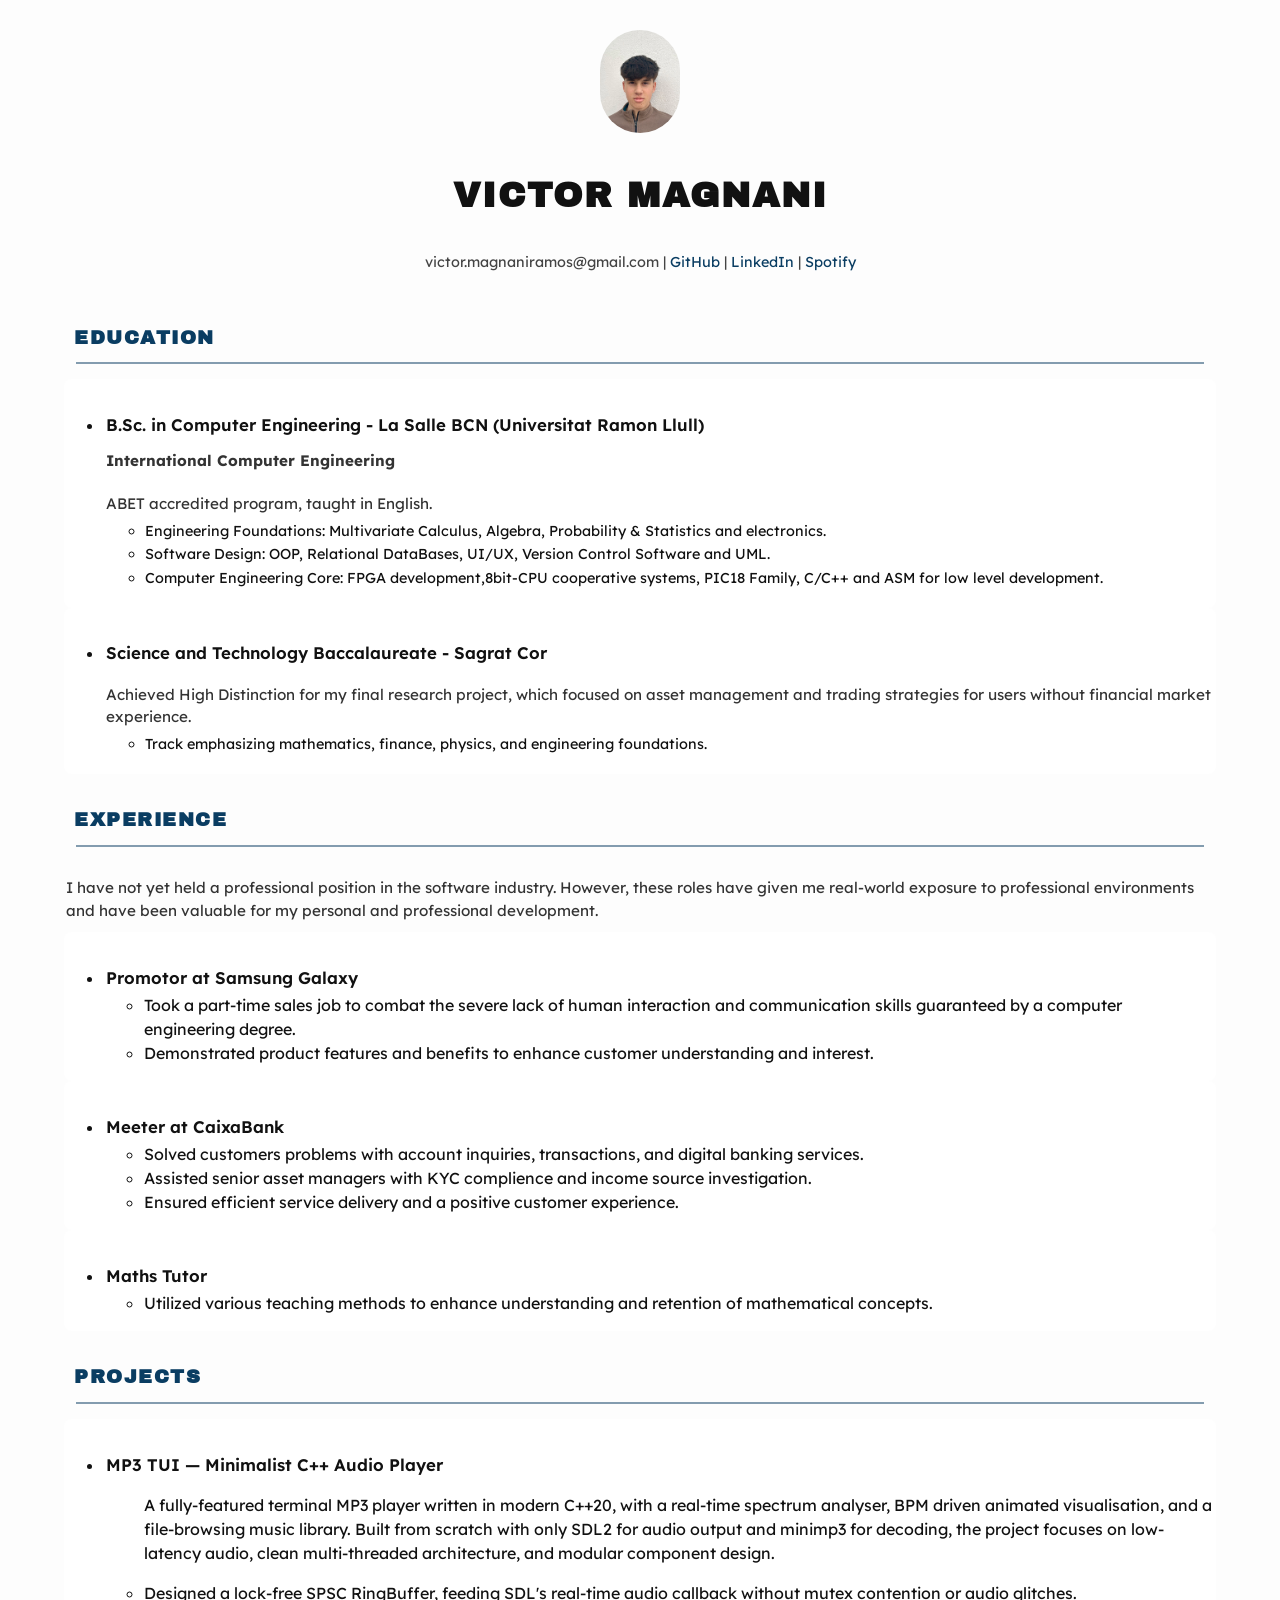
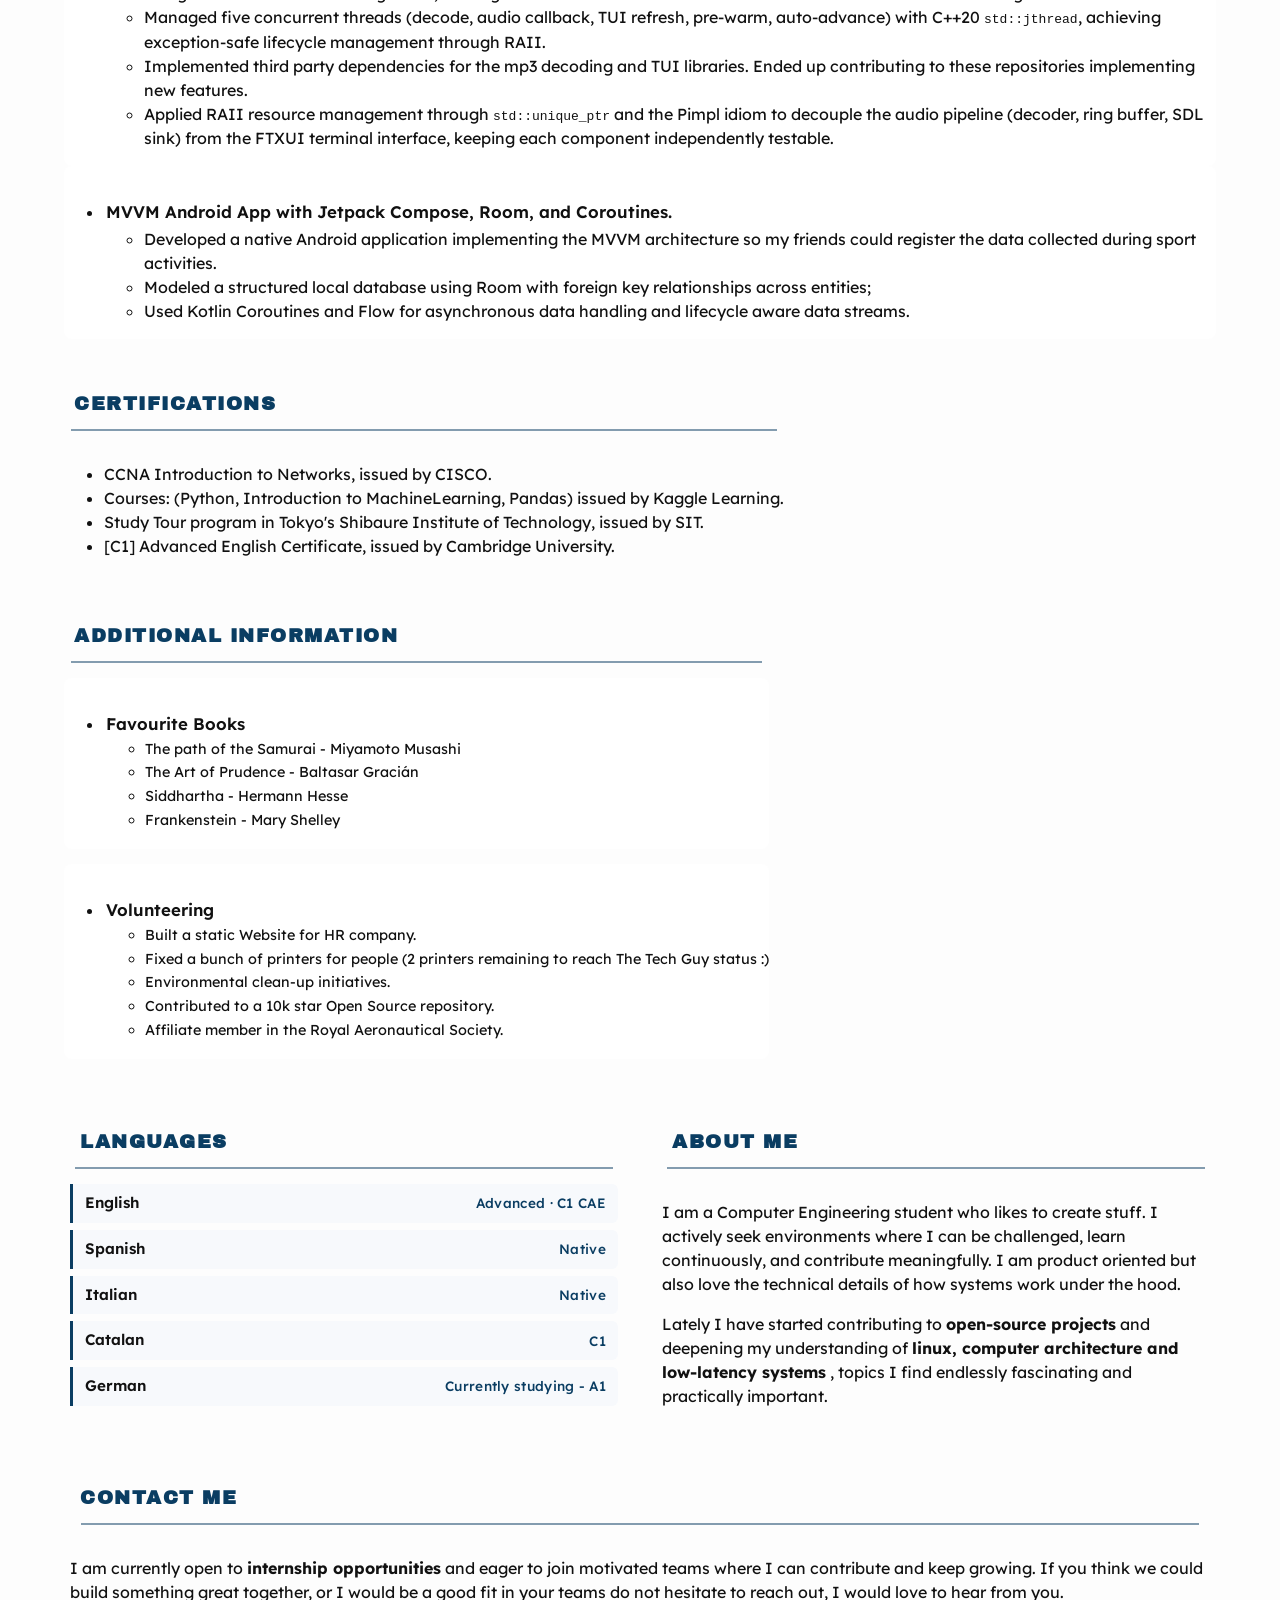
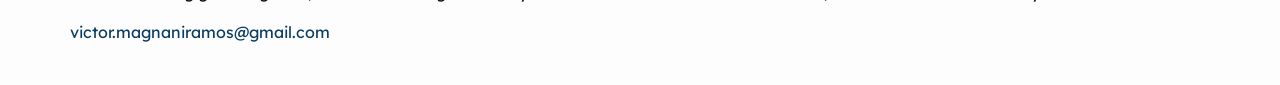
==== index.html @ b759fef6 "update" ====
<!DOCTYPE html>
<html>
  <head>
    <meta charset="UTF-8">
    <link rel="stylesheet" type="text/css" href="styles.css">
    <link rel="preconnect" href="https://fonts.googleapis.com">
    <link rel="preconnect" href="https://fonts.gstatic.com" crossorigin>
    <link href="https://fonts.googleapis.com/css2?family=Archivo+Black&family=Cal+Sans&family=Lexend+Deca:wght@100..900&display=swap" rel="stylesheet">
    <title>Victor Magnani's CV</title>
  </head>
    <body>
      <div class="wrapper">
        <div class="logo">
          <img src="image_cv.jpg" alt="a logo" id="cv-photo"> 
        </div>
        
        <div class="header-text">
          <h1 class="centeredText">VICTOR MAGNANI</h1>
        </div>
      </div>
      <nav>
          <p class="centeredText"> victor.magnaniramos@gmail.com |
            <a href="https://github.com/Ardet696/" target="_blank" title="GitHub: Ardet696">GitHub</a> |
            <a href="https://www.linkedin.com/in/victormagnani/" target="_blank" title="LinkedIn: vmagnani">LinkedIn</a> |
            <a href="https://open.spotify.com/user/qegjd2qtxressto5ii0mi7qj1?si=f2a9098cee58483b" target="_blank" title="Spotify: victormagnani">Spotify</a>
          </p>
      </nav>
        
      <main>
        <div class="main-grid-page">
          <div class="grid-container">
            <section class="education-container">
              <h2 class="section-title">EDUCATION</h2>
              <hr class="section-divider">
              <div class="education-item">
                <div class="education-header">
                  <ul>
                    <li>
                      <h3 class="item-title">B.Sc. in Computer Engineering - La Salle BCN (Universitat Ramon Llull) </h3>
                      <h2 class=" item-desc">International Computer Engineering <span class="date-hidden">~ Sept 2022 - May 2027</span></h2>
                      <div class="education-content">
                        <p class="item-desc">ABET accredited program, taught in English.</p>
                        <ul class="item-details">
                          <li>Engineering Foundations: Multivariate Calculus, Algebra, Probability & Statistics and electronics.</li>
                          <li>Software Design: OOP, Relational DataBases, UI/UX, Version Control Software and UML.</li> 
                          <li>Computer Engineering Core: FPGA development,8bit-CPU cooperative systems, PIC18 Family, C/C++ and ASM for low level development.</li>
                        </ul>
                      </div>
                    </li>
                  </ul>
                </div>
              </div>

              <div class="education-item">
                <div class="education-header">
                  <ul>
                    <li>
                      <h3 class="item-title">Science and Technology Baccalaureate - Sagrat Cor  <span class="date-hidden"> ~ Sept 2020 - May 2022</span></h3>
                      <div class="education-content">
                        <p class="item-desc">Achieved High Distinction for my final research project, which focused on asset management and trading strategies for users without financial market experience.</p>
                        <ul class="item-details">
                          <li>Track emphasizing mathematics, finance, physics, and engineering foundations.</li>
                        </ul>
                      </div>
                    </li>
                  </ul>
                </div>
              </div>
            </section>
          </div>
          <div class="grid-container">
            <section class="experience-container">
              <h2 class="section-title">EXPERIENCE</h2>
              <hr class="section-divider">
              <p class="item-desc" style="margin-bottom: 10px;">I have not yet held a professional position in the software industry. However, these roles have given me real-world exposure to professional environments and have been valuable for my personal and professional development.</p>
              <div class="experience-item">
                <div class="experience-header">
                  <ul>
                    <li>
                        <h3 class="item-title">Promotor at Samsung Galaxy <span class="date-hidden">~ Sept-October 2025</span></h3>
                      <div class="experience-content">
                          <ul>
                            <li>Took a part-time sales job to combat the severe lack of human interaction and communication skills guaranteed by a computer engineering degree.</li>
                            <li>Demonstrated product features and benefits to enhance customer understanding and interest.</li>
                          </ul>
                      </div>
                    </li>
                  </ul>
                </div>
              </div>
              <div class="experience-item">
                <div class="experience-header">
                  <ul>
                    <li>
                      <h3 class="item-title">Meeter at CaixaBank <span class="date-hidden">~ Ago 2025</span></h3>
                      <div class="experience-content">
                        <ul>
                          <li>Solved customers problems with account inquiries, transactions, and digital banking services.</li>
                          <li>Assisted senior asset managers with KYC complience and income source investigation.</li>
                          <li>Ensured efficient service delivery and a positive customer experience.</li>                      
                        </ul>
                      </div>
                    </li>
                  </ul>
                </div>
              </div>
              <div class="experience-item">
                <div class="experience-header">
                  <ul>
                    <li>
                      <h3 class="item-title">Maths Tutor <span class="date-hidden">~ 2023-2024</span></h3>
                      <div class="experience-content">
                        <ul>
                          <li>Utilized various teaching methods to enhance understanding and retention of mathematical concepts.</li>
                        </ul>
                      </div>
                    </li>
                  </ul>
                </div>  
              </div>
            </section>
          </div>
<div class="grid-container">
            <section class="project-container">
              <h2 class="section-title">PROJECTS</h2>
              <hr class="section-divider">
              <div class="project-item">
                <div class="project-header">
                  <ul>
                    <li>
                      <h3 class="item-title">MP3 TUI — Minimalist C++ Audio Player <span class="date-hidden">~ 2025</span></h3>
                        <ul>
                            <p>A fully-featured terminal MP3 player written in modern C++20, with a real-time spectrum analyser, BPM driven animated visualisation, 
                              and a file-browsing music library. Built from scratch with only SDL2 for audio output and minimp3 for decoding, the project focuses on 
                             low-latency audio, clean multi-threaded architecture, and modular component design. </p>
                            <li>Designed a lock-free SPSC RingBuffer, feeding SDL's real-time audio callback without mutex contention or audio glitches.</li>
                            <li>Managed five concurrent threads (decode, audio callback, TUI refresh, pre-warm, auto-advance) with C++20 <code>std::jthread</code>, achieving exception-safe lifecycle management through RAII.</li>
                            <li>Implemented third party dependencies for the mp3 decoding and TUI libraries. Ended up contributing to these repositories implementing new features.</li>
                            <li>Applied RAII resource management through <code>std::unique_ptr</code> and the Pimpl idiom to decouple the audio pipeline (decoder, ring buffer, SDL sink) from the FTXUI terminal interface, keeping each component independently testable.</li>
                        </ul>
                    </li>
                  </ul>
                </div>
              </div>
              <div class="project-item">
                <div class="project-header">
                  <ul>
                    <li>
                      <h3 class="item-title">MVVM Android App with Jetpack Compose, Room, and Coroutines. <span class="date-hidden">~ Summer 2025 </span></h3>                        <ul>
                            <li>Developed a native Android application implementing the MVVM architecture so my friends could register the data collected during sport activities.</li>
                            <li>Modeled a structured local database using Room with foreign key relationships across entities;</li>
                            <li>Used Kotlin Coroutines and Flow for asynchronous data handling and lifecycle aware data streams.</li>
                        </ul>
                    </li>
                  </ul>
                </div> 
              </div>
            </section> 
          </div>
        </div>
        <div class="grid-container">
          <section class="certifications-container">
              <h3 class="section-title">CERTIFICATIONS</h3> 
              <hr class="section-divider">
              <div class="certificate-item">
                  <div class="certifications-header">  
                      <ul>
                          <li>CCNA Introduction to Networks, issued by CISCO.<span class="date-hidden">~ June 2024</span></li>
                          <li>Courses: (Python, Introduction to MachineLearning, Pandas) issued by Kaggle Learning.<span class="date-hidden">~ Ago 2025</span></li>
                          <li>Study Tour program in Tokyo's Shibaure Institute of Technology, issued by SIT. <span class="date-hidden">~ June 2024</span></li>
                          <li>[C1] Advanced English Certificate, issued by Cambridge University.<span class="date-hidden">~ July 2022</span></li>
                      </ul>
                  </div>
                </div>
            </section>
          </div>  
          <div class="grid-container">
            <section class="additional-container">
              <h2 class="section-title">Additional Information</h2>
              <hr class="section-divider">
              <div class="additional-item">
                <div class="additional-header">
                  <ul>
                    <li>
                      <h3 class="item-title">Favourite Books</h3>
                      <div class="additional-content">
                        <ul class="item-details">
                          <li>The path of the Samurai - Miyamoto Musashi</li>
                          <li>The Art of Prudence - Baltasar Gracián</li>
                          <li>Siddhartha - Hermann Hesse</li>
                          <li>Frankenstein - Mary Shelley</li>
                        </ul>
                      </div>
                    </li>
                  </ul>
                </div>
              </div>
              <div class="additional-item">
                <div class="additional-header">
                  <ul>
                    <li>
                      <h3 class="item-title">Volunteering</h3>
                      <div class="additional-content">
                        <ul class="item-details">
                          <li>Built a static Website for HR company.</li>
                          <li>Fixed a bunch of printers for people (2 printers remaining to reach The Tech Guy status :)</li>
                          <li>Environmental clean-up initiatives.</li>
                          <li>Contributed to a 10k star Open Source repository.</li>
                          <li>Affiliate member in the Royal Aeronautical Society.</li>
                        </ul>
                      </div>
                    </li>
                  </ul>
                </div>
              </div>
            </section>
          </div>
        <section class="language-column final-col">
            <h2 class="section-title">LANGUAGES</h2>
            <hr class="section-divider">
            <ul class="lang-list">
                <li class="lang-item">
                    <span class="lang-name">English</span>
                    <span class="lang-level">Advanced · C1 CAE</span>
                </li>
                <li class="lang-item">
                    <span class="lang-name">Spanish</span>
                    <span class="lang-level">Native</span>
                </li>
                <li class="lang-item">
                    <span class="lang-name">Italian</span>
                    <span class="lang-level">Native</span>
                </li>
                <li class="lang-item">
                    <span class="lang-name">Catalan</span>
                    <span class="lang-level">C1</span>
                </li>
                <li class="lang-item">
                    <span class="lang-name">German</span>
                    <span class="lang-level">Currently studying - A1</span>
                </li>
            </ul>
        </section>
        
        <section class="presentation-column final-col">
            <h2 class="section-title">ABOUT ME</h2>
            <hr class="section-divider">
            <div class="presentation-content">
                <p>
                    I am a Computer Engineering student who likes to create stuff. I actively seek environments where
                    I can be challenged, learn continuously, and contribute meaningfully. I am product oriented but also love the technical details of how systems work under the hood.
                </p>
                <p>
                    Lately I have started contributing to <strong>open-source projects</strong> and deepening my
                    understanding of <strong>linux, computer architecture and low-latency systems</strong> , topics I
                    find endlessly fascinating and practically important.
                </p>
            </div>
        </section>

        <section class="contact-column final-col">
            <h2 class="section-title">CONTACT ME</h2>
            <hr class="section-divider">
            <div class="presentation-content">
                <p>
                    I am currently open to <strong>internship opportunities</strong> and eager to join motivated teams
                    where I can contribute and keep growing. If you think we could build something great together, or I would be a good fit in your teams
                    do not hesitate to reach out, I would love to hear from you.
                </p>
                <p>
                    <a href="mailto:victor.magnaniramos@gmail.com">victor.magnaniramos@gmail.com</a>
                </p>
            </div>
        </section>
      </main>
      <script src="script.js"></script>
    </body>
</html>
---- styles.css ----
body {
  margin: 0;
  padding: 0;
  font-family: "Lexend Deca", sans-serif;
  background-color: #fdfdfd;
  color: #111;
  line-height: 1.5;
}
a {
  color: #0a3d62;
  text-decoration: none;
}
h1 {
  font-family: "Archivo Black", sans-serif;
  letter-spacing: 2px;
  font-size: 2.2em;
  margin-top: 30px;
}
.wrapper {
  text-align: center;
  width: 100%;
  margin: 30px 0;
}
.logo img {
  width: 80px;
  height: auto;
  border-radius: 100px;
}
.hr {
  width :220%;
}
nav p {
  font-size: 0.9em;
  margin-top: 5px;
  color: #444;
}
.education-container {
  display: flex;
  flex-direction: column;
  width: 60%;
  margin-right: 10px;
  padding: 20px;
  margin-left: 300px;
}
.education-item {
  display: flex;
  flex-direction: column;
  background-color: #ffffff;
  border-radius: 8px;
  
}
.education-header {
  display: flex;
  justify-content: space-between;
  align-items: center;
}
.education-content {
  display: flex;
  flex-direction: column;
}
.centeredText {
  text-align: center;
}
.experience-container {
  display: flex;
  flex-direction: column;
  width: 60%;
  margin-right: 10px;
  padding: 20px;
  margin-left: 300px;
}
.experience-item {
  display: flex;
  flex-direction: column;
  background-color: #ffffff;
  border-radius: 8px;
  
}
.experience-header {
  display: flex;
  justify-content: space-between;
  align-items: center;
}
.experience-content {
  display: flex;
  flex-direction: column;
}
.section-title {
  font-family: "Archivo Black", sans-serif;
  text-transform: uppercase;
  letter-spacing: 1.5px;
  font-size: 1.2em;
  color: #0a3d62;
  margin-bottom: 10px;
  padding-left: 10px;
}
.section-divider {
  width: 98%;
  margin: 0 auto 15px auto;
  border: none;
  border-top: 2px solid #0a3d62;
  opacity: 0.5;
}
.project-container {
  display: flex;
  flex-direction: column;
  width: 60%;
  margin-right: 10px;
  padding: 20px;
  margin-left: 300px;
}
.project-item {
  display: flex;
  flex-direction: column;
  background-color: #ffffff;
  border-radius: 8px;

}
.project-header {
  display: flex;
  justify-content: space-between;
  align-items: center;
}
.project-content {
  display: flex;
  flex-direction: column;
}
.certifications-container {
  display: flex;
  flex-direction: column;
  width: 60%;
  margin-right: 10px;
  padding: 20px;
  margin-left: 300px;
}
.certifications-item {
  display: flex;
  flex-direction: column;
  background-color: #ffffff;
  border-radius: 8px;

}
.certifications-header {
  display: flex;
  justify-content: space-between;
  align-items: center;
}
.certifications-content {
  display: flex;
  flex-direction: column;
}
.item-title {
  font-weight: 600;
  font-size: 1.05em;
  margin-bottom: 3px;
  margin-left: 2px;
}
.item-desc {
  font-size: 0.95em;
  color: #333;
  margin-left: 2px;
  margin-bottom: 5px;
}
.item-details {
  list-style-type: circle;
  color: #0a3d62;
  margin-left: 1px;
  font-size: 0.9em;
}
.item-details li {
  color: #111;
  margin-bottom: 2px;
}
table {
  width: 100%;
  border-collapse: collapse;
  font-size: 0.95em;
}
th, td {
  padding: 8px 10px;
  border-bottom: 1px dotted #aaa;
}
th {
  text-align: left;
  color: #0a3d62;
  text-transform: uppercase;
}
aside {
  width: 88%;
  margin: 25px auto 15px 6%;
}
aside h3, aside h4 {
  font-family: "Archivo Black", sans-serif;
  color: #0a3d62;
}
aside ul {
  list-style-type: disc;
  color: #0a3d62;
  margin-left: 20px;
}
aside ul li {
  color: #111;
}

.lang-list {
  list-style: none;
  padding: 0;
  margin: 0;
  display: flex;
  flex-direction: column;
  gap: 7px;
}
.lang-item {
  display: flex;
  justify-content: space-between;
  align-items: center;
  padding: 8px 12px;
  border-left: 3px solid #0a3d62;
  background: #f7f9fc;
  border-radius: 0 6px 6px 0;
}
.lang-name {
  font-weight: 600;
  font-size: 0.95em;
}
.lang-level {
  font-size: 0.85em;
  color: #0a3d62;
  font-weight: 500;
  letter-spacing: 0.3px;
}
.flex-container-form{
  display : flex;
  padding: 5px;
}

.form-container input[type="text"]:focus,
.form-container input[type="email"]:focus {
  border-bottom-color: #0a3d62; 
}
.form-container input[type="text"],
.form-container input[type="email"] {
  width: 60%;
  padding: 6px 0; 
  margin-top: 5px;
  border: none;
  border-bottom: 2px solid #ccc; 
  background-color: transparent;
  border-radius: 0;
  box-sizing: border-box; 
  outline: none; 
  
  transition: border-bottom-color 0.3s ease; 
}
.form-container {
  text-align: left;
  width: 100%;
  max-width: 100%;
  padding: 10px;
}
.form-container label {
  font-weight: bold;
  font-size: 0.9em;
}

.form-container input[type="submit"] {
  color: white;
  
  padding: 8px 15px;
  border: none;
  border-radius: 5px;
  background-color: #0a3d62;
  margin-top: 10px;
}
section video,
section audio {
  display: block;
  margin: 10px auto;
}
section p.centeredText,
section p + audio {
  text-align: center;
  display: block;
  margin: 10px auto;
}
footer {
  text-align: center;
  font-size: 0.85em;
  padding: 20px;
}
.additional-container {
  display: flex;
  flex-direction: column;
  width: 60%;
  margin-right: 10px;
  padding: 20px;
  margin-left: 300px;
}
.additional-item {
  display: flex;
  flex-direction: column;
  background-color: #ffffff;
  border-radius: 8px;
  margin-bottom: 15px;
}
.additional-header {
  display: flex;
  justify-content: space-between;
  align-items: center;
}
.additional-content {
  display: flex;
  flex-direction: column;
}

.media-side {
  flex: 1;
  display: flex;
  flex-direction: column;
  gap: 20px;
}
.media-item {
  padding: 10px;
}
.media-item video,
.media-item audio {
  width: 100%;
  max-width: 100%;
}


html, body { height: 100%; }
main {
  display: flex;
  flex-direction: column;
  gap: 16px;
  min-height: calc(100vh - 160px);
  box-sizing: border-box;
  padding: 12px 16px;
  max-width: 1200px;
  margin: 0 auto;
}

main > section {
  flex: 1 1 0;
  display: flex;
  flex-direction: column;
  overflow: auto;
  box-sizing: border-box;
  padding: 14px;
  background: transparent;
}
.date-hidden {
  display: none;
  font-weight: normal; 
  transition: opacity 0.3s ease; /
}

.date-visible {
  display: inline;
  opacity: 1;
}
.education-container,
.experience-container,
.project-container,
.certifications-container,
.additional-container,
aside {
  width: auto !important;
  margin-left: 0 !important;
  margin-right: 0 !important;
  padding: 8px !important;
}

@media (min-width: 1000px) {
  main {
    flex-direction: row;
    flex-wrap: wrap;
    align-content: stretch;
  }
  main > section {
    flex: 1 1 48%; 
    min-width: 420px;
  }
}
@media (max-width: 520px) {
  main { gap: 10px; padding: 8px; }
  main > section { padding: 10px; }
  .logo img { width: 56px; }
}

#cv-photo {
  transition: transform 0.3s ease-in-out, box-shadow 0.3s ease;
  cursor: pointer; 

  transform: scale(1); 
  transform-origin: center center;
}

#cv-photo.maximized {
 
  transform: scale(3.5); 
  z-index: 1000; 
  position: relative; 
}
.comment-input-area {
    display: flex;
    gap: 10px;
    margin-bottom: 10px;
}

#comment-input {
    
    flex-grow: 1; 
    border: none;
    border-bottom: 2px solid #ccc; 
    background-color: transparent;
    padding: 6px 0; 
    transition: border-bottom-color 0.3s ease;
    outline: none;
}

#comment-input:focus {
    border-bottom-color: #0a3d62; 
}

#send-comment-btn, #remove-comment-btn, #send-message-btn {
    color: white;
    padding: 8px 15px;
    border: none;
    border-radius: 5px;
    background-color: #0a3d62;
    cursor: pointer;
}

#send-comment-btn:hover, #remove-comment-btn:hover, #send-message-btn:hover {
    opacity: 0.9;
}

#comments-list {
    list-style: none; 
    padding: 0;
    margin-top: 15px;
}

#comments-list li {
    padding: 8px;
    margin-bottom: 5px;
    background-color: #f0f0f0; 
    border-left: 5px solid #0a3d62; 
    border-radius: 4px;
    font-size: 0.95em;
}
.form-container input[type="submit"]:disabled {
  background-color: #cccccc; 
  color: #666666;            
  cursor: not-allowed;      
  border: 1px solid #999;   
  opacity: 0.7;
}
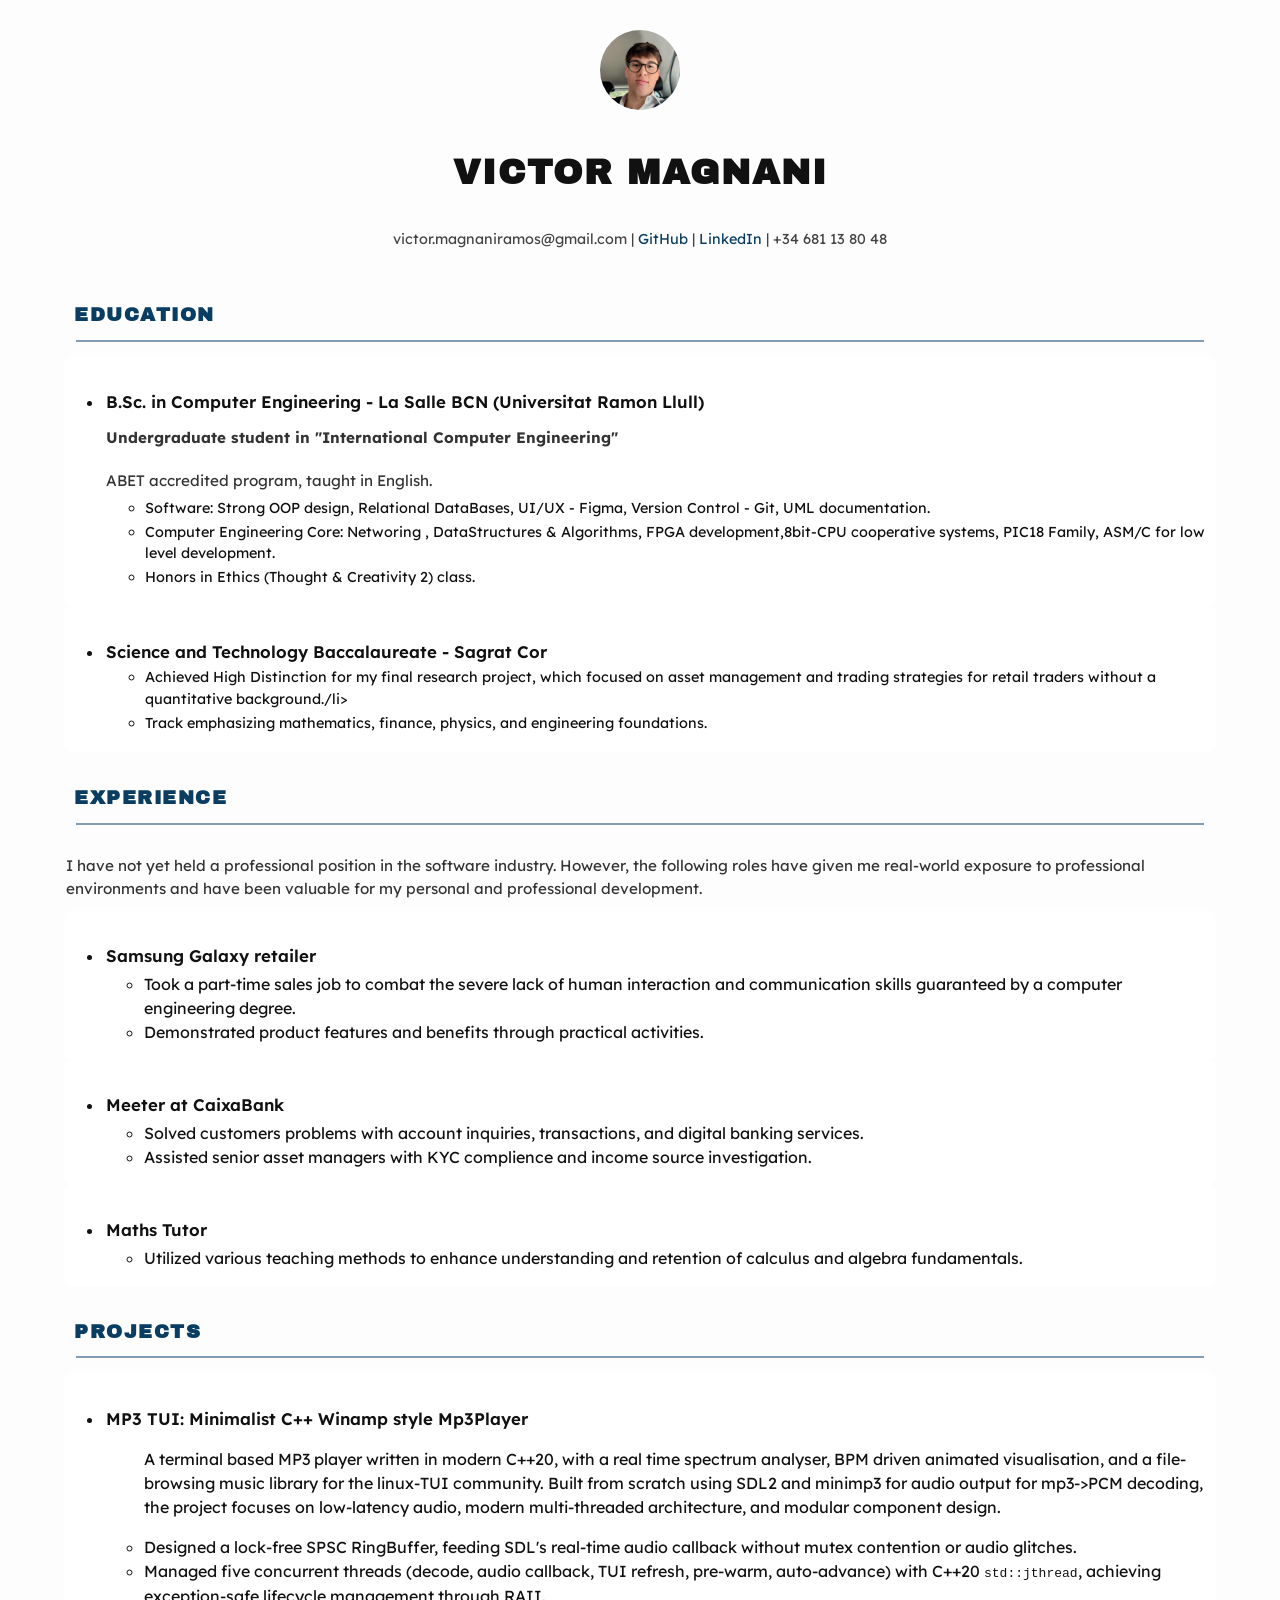
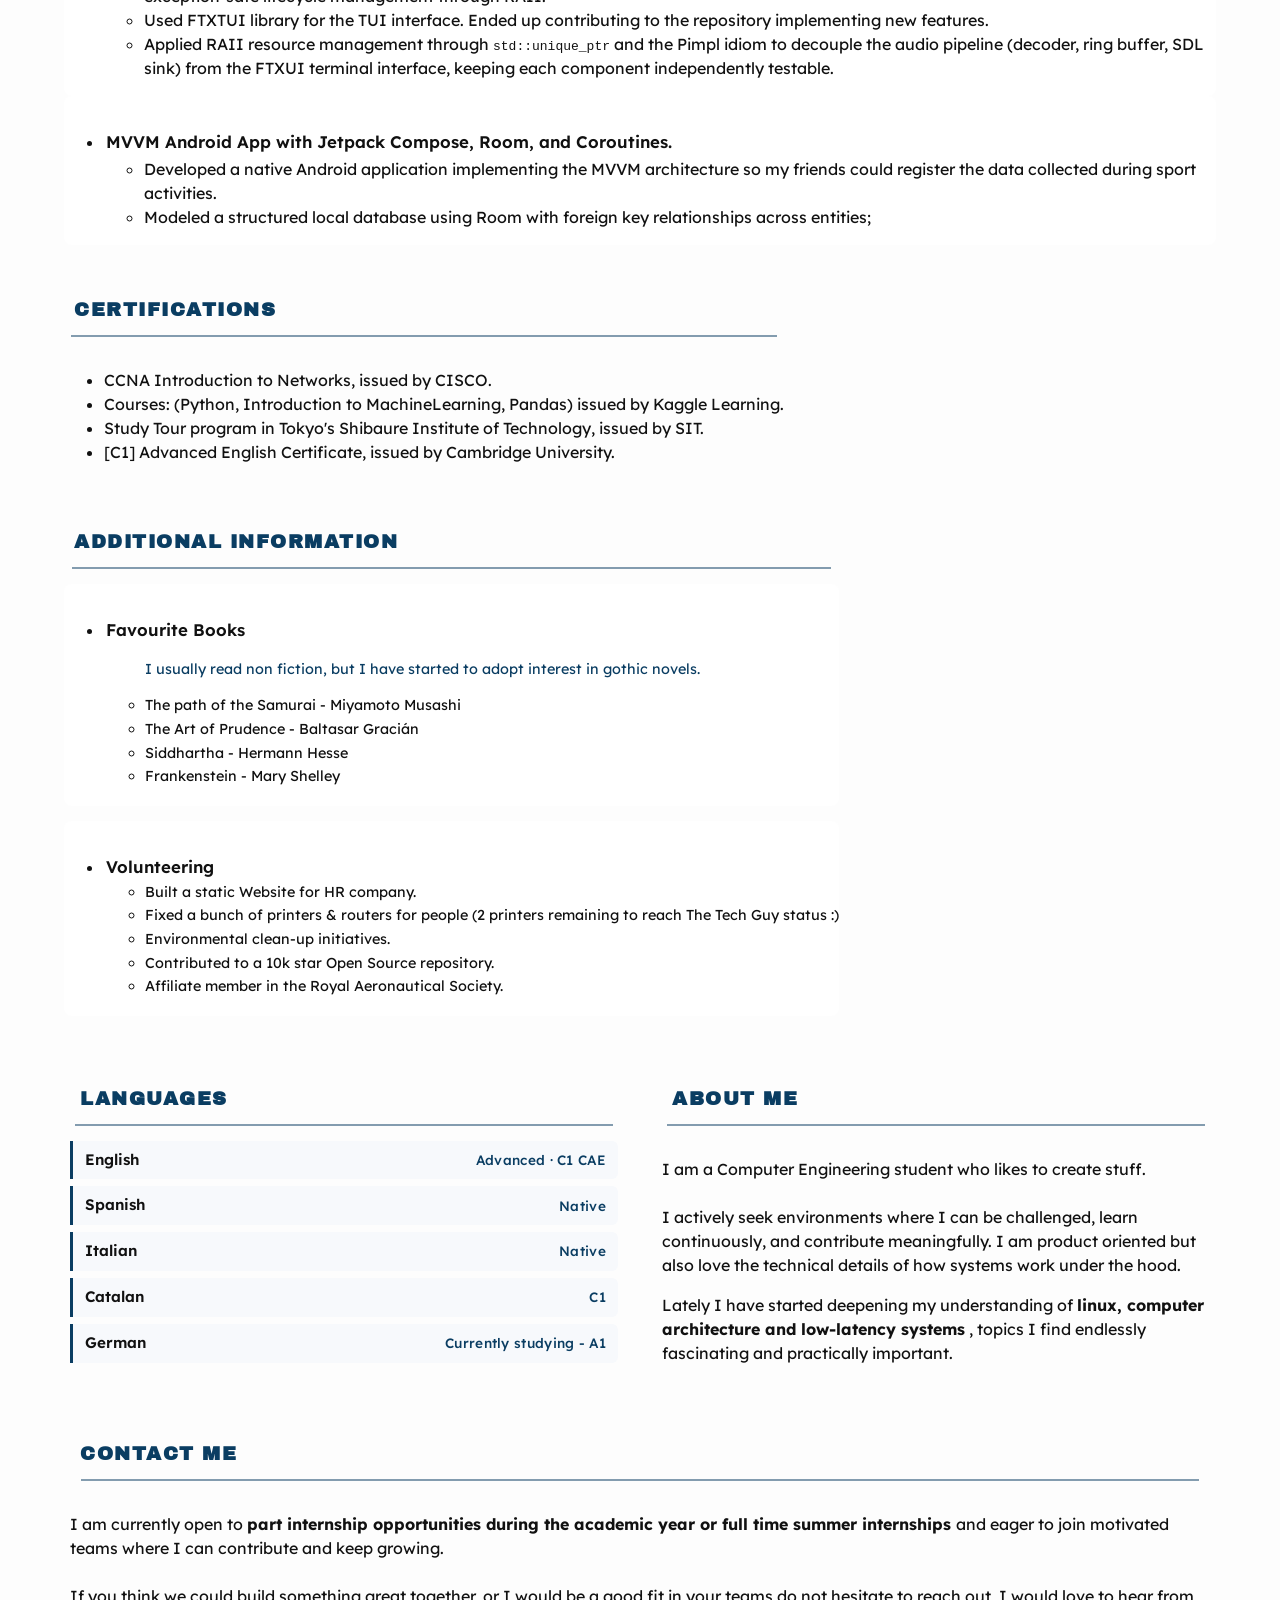
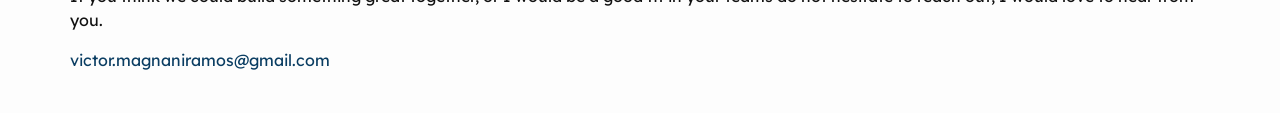
==== commit e5ed4559: "update 5 march" ====
--- a/index.html
+++ b/index.html
@@ -11,7 +11,7 @@
     <body>
       <div class="wrapper">
         <div class="logo">
-          <img src="image_cv.jpg" alt="a logo" id="cv-photo"> 
+          <img src="CaixaPic.jpg" alt="a logo" id="cv-photo"> 
         </div>
         
         <div class="header-text">
@@ -22,7 +22,7 @@
           <p class="centeredText"> victor.magnaniramos@gmail.com |
             <a href="https://github.com/Ardet696/" target="_blank" title="GitHub: Ardet696">GitHub</a> |
             <a href="https://www.linkedin.com/in/victormagnani/" target="_blank" title="LinkedIn: vmagnani">LinkedIn</a> |
-            <a href="https://open.spotify.com/user/qegjd2qtxressto5ii0mi7qj1?si=f2a9098cee58483b" target="_blank" title="Spotify: victormagnani">Spotify</a>
+            +34 681 13 80 48
           </p>
       </nav>
         
@@ -37,14 +37,14 @@
                   <ul>
                     <li>
                       <h3 class="item-title">B.Sc. in Computer Engineering - La Salle BCN (Universitat Ramon Llull) </h3>
-                      <h2 class=" item-desc">International Computer Engineering <span class="date-hidden">~ Sept 2022 - May 2027</span></h2>
+                      <h2 class=" item-desc">Undergraduate student in "International Computer Engineering" <span class="date-hidden">~ Sept 2022 - May 2027</span></h2>
                       <div class="education-content">
                         <p class="item-desc">ABET accredited program, taught in English.</p>
                         <ul class="item-details">
-                          <li>Engineering Foundations: Multivariate Calculus, Algebra, Probability & Statistics and electronics.</li>
-                          <li>Software Design: OOP, Relational DataBases, UI/UX, Version Control Software and UML.</li> 
-                          <li>Computer Engineering Core: FPGA development,8bit-CPU cooperative systems, PIC18 Family, C/C++ and ASM for low level development.</li>
-                        </ul>
+                          <li>Software: Strong OOP design, Relational DataBases, UI/UX - Figma, Version Control - Git, UML documentation.</li> 
+                          <li>Computer Engineering Core: Networing , DataStructures & Algorithms, FPGA development,8bit-CPU cooperative systems, PIC18 Family, ASM/C for low level development.</li>
+                          <li>Honors in Ethics (Thought & Creativity 2) class.</li>  
+                      </ul>
                       </div>
                     </li>
                   </ul>
@@ -57,8 +57,8 @@
                     <li>
                       <h3 class="item-title">Science and Technology Baccalaureate - Sagrat Cor  <span class="date-hidden"> ~ Sept 2020 - May 2022</span></h3>
                       <div class="education-content">
-                        <p class="item-desc">Achieved High Distinction for my final research project, which focused on asset management and trading strategies for users without financial market experience.</p>
-                        <ul class="item-details">
+                        <ul class="item-details">
+                          <li>Achieved High Distinction for my final research project, which focused on asset management and trading strategies for retail traders without a quantitative background./li>
                           <li>Track emphasizing mathematics, finance, physics, and engineering foundations.</li>
                         </ul>
                       </div>
@@ -72,16 +72,16 @@
             <section class="experience-container">
               <h2 class="section-title">EXPERIENCE</h2>
               <hr class="section-divider">
-              <p class="item-desc" style="margin-bottom: 10px;">I have not yet held a professional position in the software industry. However, these roles have given me real-world exposure to professional environments and have been valuable for my personal and professional development.</p>
+              <p class="item-desc" style="margin-bottom: 10px;">I have not yet held a professional position in the software industry. However, the following roles have given me real-world exposure to professional environments and have been valuable for my personal and professional development.</p>
               <div class="experience-item">
                 <div class="experience-header">
                   <ul>
                     <li>
-                        <h3 class="item-title">Promotor at Samsung Galaxy <span class="date-hidden">~ Sept-October 2025</span></h3>
+                        <h3 class="item-title">Samsung Galaxy retailer<span class="date-hidden"> Partime onsite ~ Sept-October 2025</span></h3>
                       <div class="experience-content">
                           <ul>
                             <li>Took a part-time sales job to combat the severe lack of human interaction and communication skills guaranteed by a computer engineering degree.</li>
-                            <li>Demonstrated product features and benefits to enhance customer understanding and interest.</li>
+                            <li>Demonstrated product features and benefits through practical activities.</li>
                           </ul>
                       </div>
                     </li>
@@ -92,12 +92,11 @@
                 <div class="experience-header">
                   <ul>
                     <li>
-                      <h3 class="item-title">Meeter at CaixaBank <span class="date-hidden">~ Ago 2025</span></h3>
+                      <h3 class="item-title">Meeter at CaixaBank <span class="date-hidden">Fulltime onsite ~ Ago 2025</span></h3>
                       <div class="experience-content">
                         <ul>
                           <li>Solved customers problems with account inquiries, transactions, and digital banking services.</li>
                           <li>Assisted senior asset managers with KYC complience and income source investigation.</li>
-                          <li>Ensured efficient service delivery and a positive customer experience.</li>                      
                         </ul>
                       </div>
                     </li>
@@ -108,10 +107,10 @@
                 <div class="experience-header">
                   <ul>
                     <li>
-                      <h3 class="item-title">Maths Tutor <span class="date-hidden">~ 2023-2024</span></h3>
+                      <h3 class="item-title">Maths Tutor <span class="date-hidden">Partime on site ~ 2023-2024</span></h3>
                       <div class="experience-content">
                         <ul>
-                          <li>Utilized various teaching methods to enhance understanding and retention of mathematical concepts.</li>
+                          <li>Utilized various teaching methods to enhance understanding and retention of calculus and algebra fundamentals.</li>
                         </ul>
                       </div>
                     </li>
@@ -128,14 +127,14 @@
                 <div class="project-header">
                   <ul>
                     <li>
-                      <h3 class="item-title">MP3 TUI — Minimalist C++ Audio Player <span class="date-hidden">~ 2025</span></h3>
+                      <h3 class="item-title">MP3 TUI: Minimalist C++ Winamp style Mp3Player <span class="date-hidden">~ January 2026 - Present</span></h3>
                         <ul>
-                            <p>A fully-featured terminal MP3 player written in modern C++20, with a real-time spectrum analyser, BPM driven animated visualisation, 
-                              and a file-browsing music library. Built from scratch with only SDL2 for audio output and minimp3 for decoding, the project focuses on 
-                             low-latency audio, clean multi-threaded architecture, and modular component design. </p>
+                            <p>A terminal based MP3 player written in modern C++20, with a real time spectrum analyser, BPM driven animated visualisation, 
+                              and a file-browsing music library for the linux-TUI community. Built from scratch using SDL2 and minimp3 for audio output for mp3->PCM decoding, the project focuses on 
+                             low-latency audio, modern multi-threaded architecture, and modular component design. </p>
                             <li>Designed a lock-free SPSC RingBuffer, feeding SDL's real-time audio callback without mutex contention or audio glitches.</li>
                             <li>Managed five concurrent threads (decode, audio callback, TUI refresh, pre-warm, auto-advance) with C++20 <code>std::jthread</code>, achieving exception-safe lifecycle management through RAII.</li>
-                            <li>Implemented third party dependencies for the mp3 decoding and TUI libraries. Ended up contributing to these repositories implementing new features.</li>
+                            <li>Used FTXTUI library for the TUI interface. Ended up contributing to the repository implementing new features.</li>
                             <li>Applied RAII resource management through <code>std::unique_ptr</code> and the Pimpl idiom to decouple the audio pipeline (decoder, ring buffer, SDL sink) from the FTXUI terminal interface, keeping each component independently testable.</li>
                         </ul>
                     </li>
@@ -149,7 +148,6 @@
                       <h3 class="item-title">MVVM Android App with Jetpack Compose, Room, and Coroutines. <span class="date-hidden">~ Summer 2025 </span></h3>                        <ul>
                             <li>Developed a native Android application implementing the MVVM architecture so my friends could register the data collected during sport activities.</li>
                             <li>Modeled a structured local database using Room with foreign key relationships across entities;</li>
-                            <li>Used Kotlin Coroutines and Flow for asynchronous data handling and lifecycle aware data streams.</li>
                         </ul>
                     </li>
                   </ul>
@@ -185,6 +183,7 @@
                       <h3 class="item-title">Favourite Books</h3>
                       <div class="additional-content">
                         <ul class="item-details">
+                          <p>I usually read non fiction, but I have started to adopt interest in gothic novels.</p>
                           <li>The path of the Samurai - Miyamoto Musashi</li>
                           <li>The Art of Prudence - Baltasar Gracián</li>
                           <li>Siddhartha - Hermann Hesse</li>
@@ -202,11 +201,11 @@
                       <h3 class="item-title">Volunteering</h3>
                       <div class="additional-content">
                         <ul class="item-details">
-                          <li>Built a static Website for HR company.</li>
-                          <li>Fixed a bunch of printers for people (2 printers remaining to reach The Tech Guy status :)</li>
-                          <li>Environmental clean-up initiatives.</li>
-                          <li>Contributed to a 10k star Open Source repository.</li>
-                          <li>Affiliate member in the Royal Aeronautical Society.</li>
+                          <li>Built a static Website for HR company.</li><span class = "date-hidden"> ~ Summer 2025/</span>
+                          <li>Fixed a bunch of printers & routers for people (2 printers remaining to reach The Tech Guy status :)</li><span class = "date-hidden">Joking</span>
+                          <li>Environmental clean-up initiatives.</li><span class = "date-hidden"> ~ April 2026</span>
+                          <li>Contributed to a 10k star Open Source repository.</li><span class = "date-hidden"> ~ March 2026</span>
+                          <li>Affiliate member in the Royal Aeronautical Society.</li><span class = "date-hidden">October 2025 - Present</span>
                         </ul>
                       </div>
                     </li>
@@ -247,12 +246,11 @@
             <hr class="section-divider">
             <div class="presentation-content">
                 <p>
-                    I am a Computer Engineering student who likes to create stuff. I actively seek environments where
+                    I am a Computer Engineering student who likes to create stuff.<br></br> I actively seek environments where
                     I can be challenged, learn continuously, and contribute meaningfully. I am product oriented but also love the technical details of how systems work under the hood.
                 </p>
                 <p>
-                    Lately I have started contributing to <strong>open-source projects</strong> and deepening my
-                    understanding of <strong>linux, computer architecture and low-latency systems</strong> , topics I
+                    Lately I have started deepening my understanding of <strong>linux, computer architecture and low-latency systems</strong> , topics I
                     find endlessly fascinating and practically important.
                 </p>
             </div>
@@ -263,8 +261,8 @@
             <hr class="section-divider">
             <div class="presentation-content">
                 <p>
-                    I am currently open to <strong>internship opportunities</strong> and eager to join motivated teams
-                    where I can contribute and keep growing. If you think we could build something great together, or I would be a good fit in your teams
+                    I am currently open to <strong>part internship opportunities during the academic year or full time summer internships </strong> and eager to join motivated teams
+                    where I can contribute and keep growing. <br></br>If you think we could build something great together, or I would be a good fit in your teams
                     do not hesitate to reach out, I would love to hear from you.
                 </p>
                 <p>
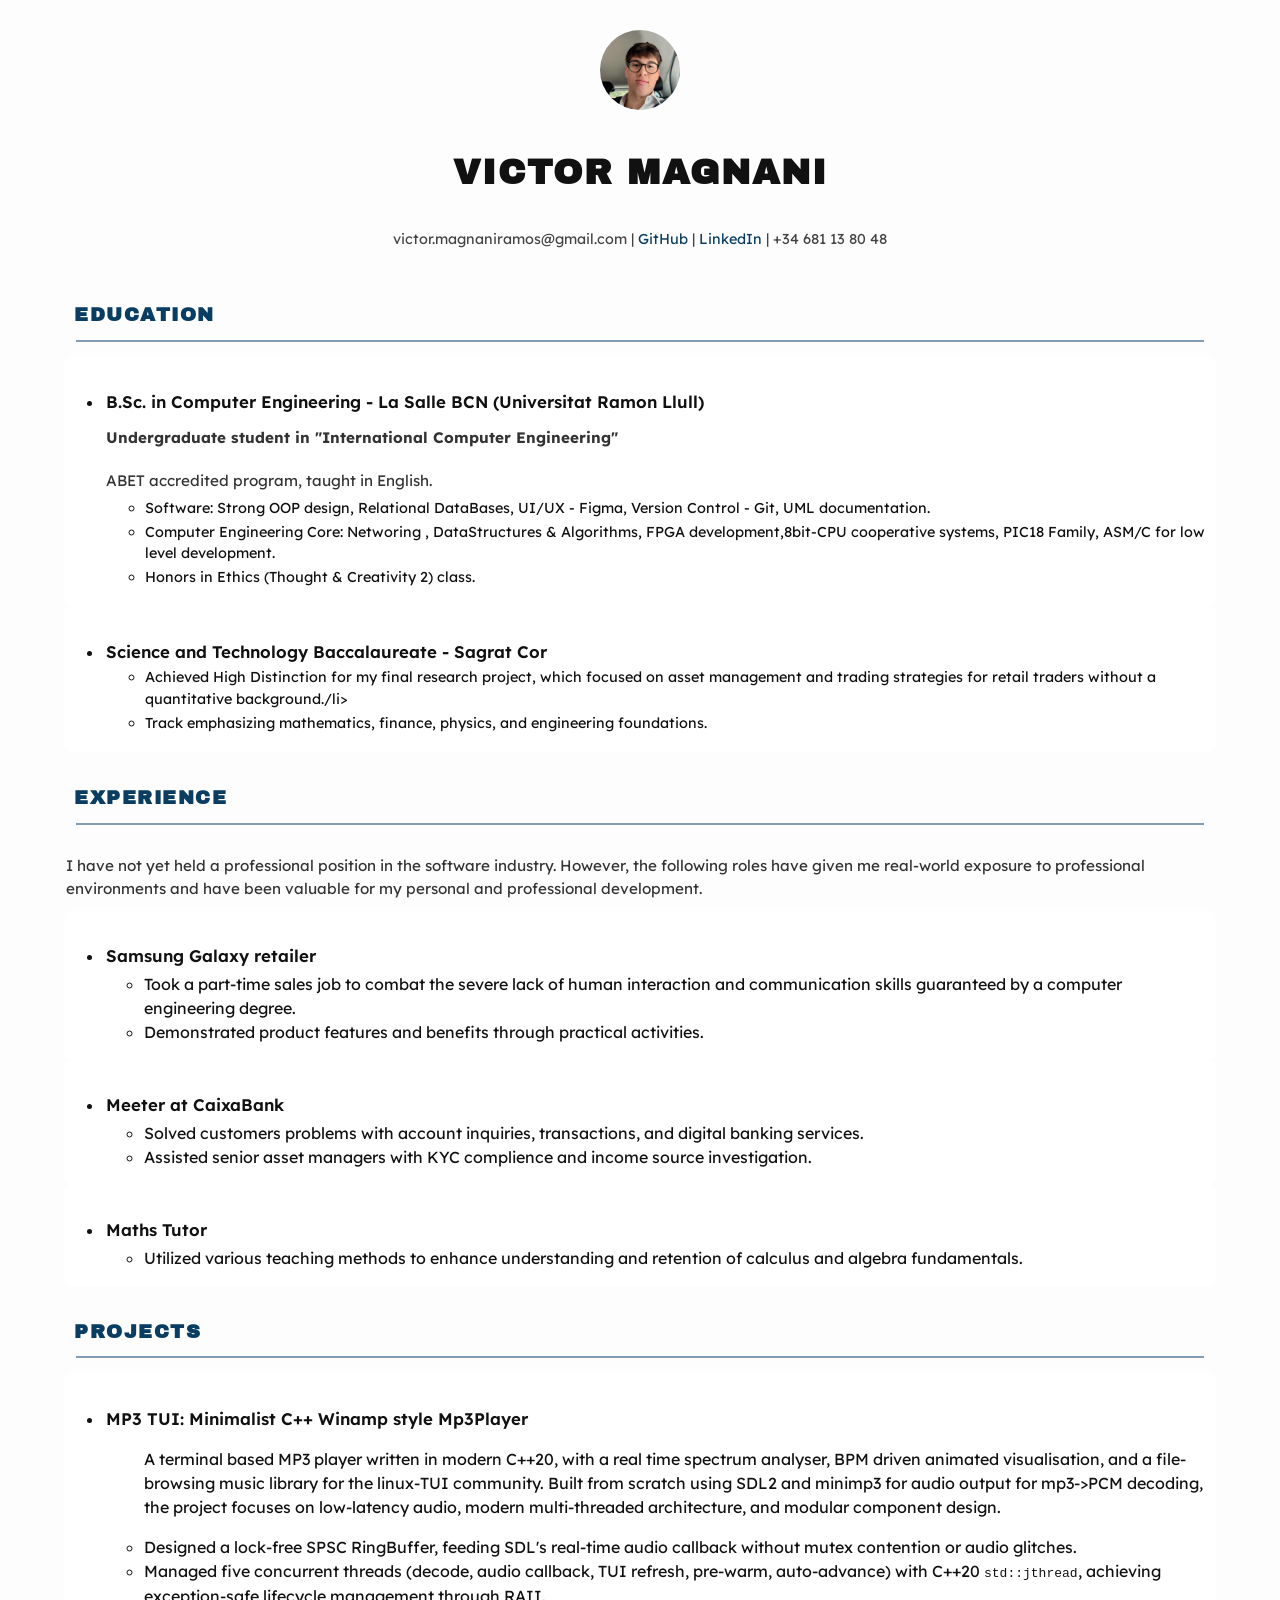
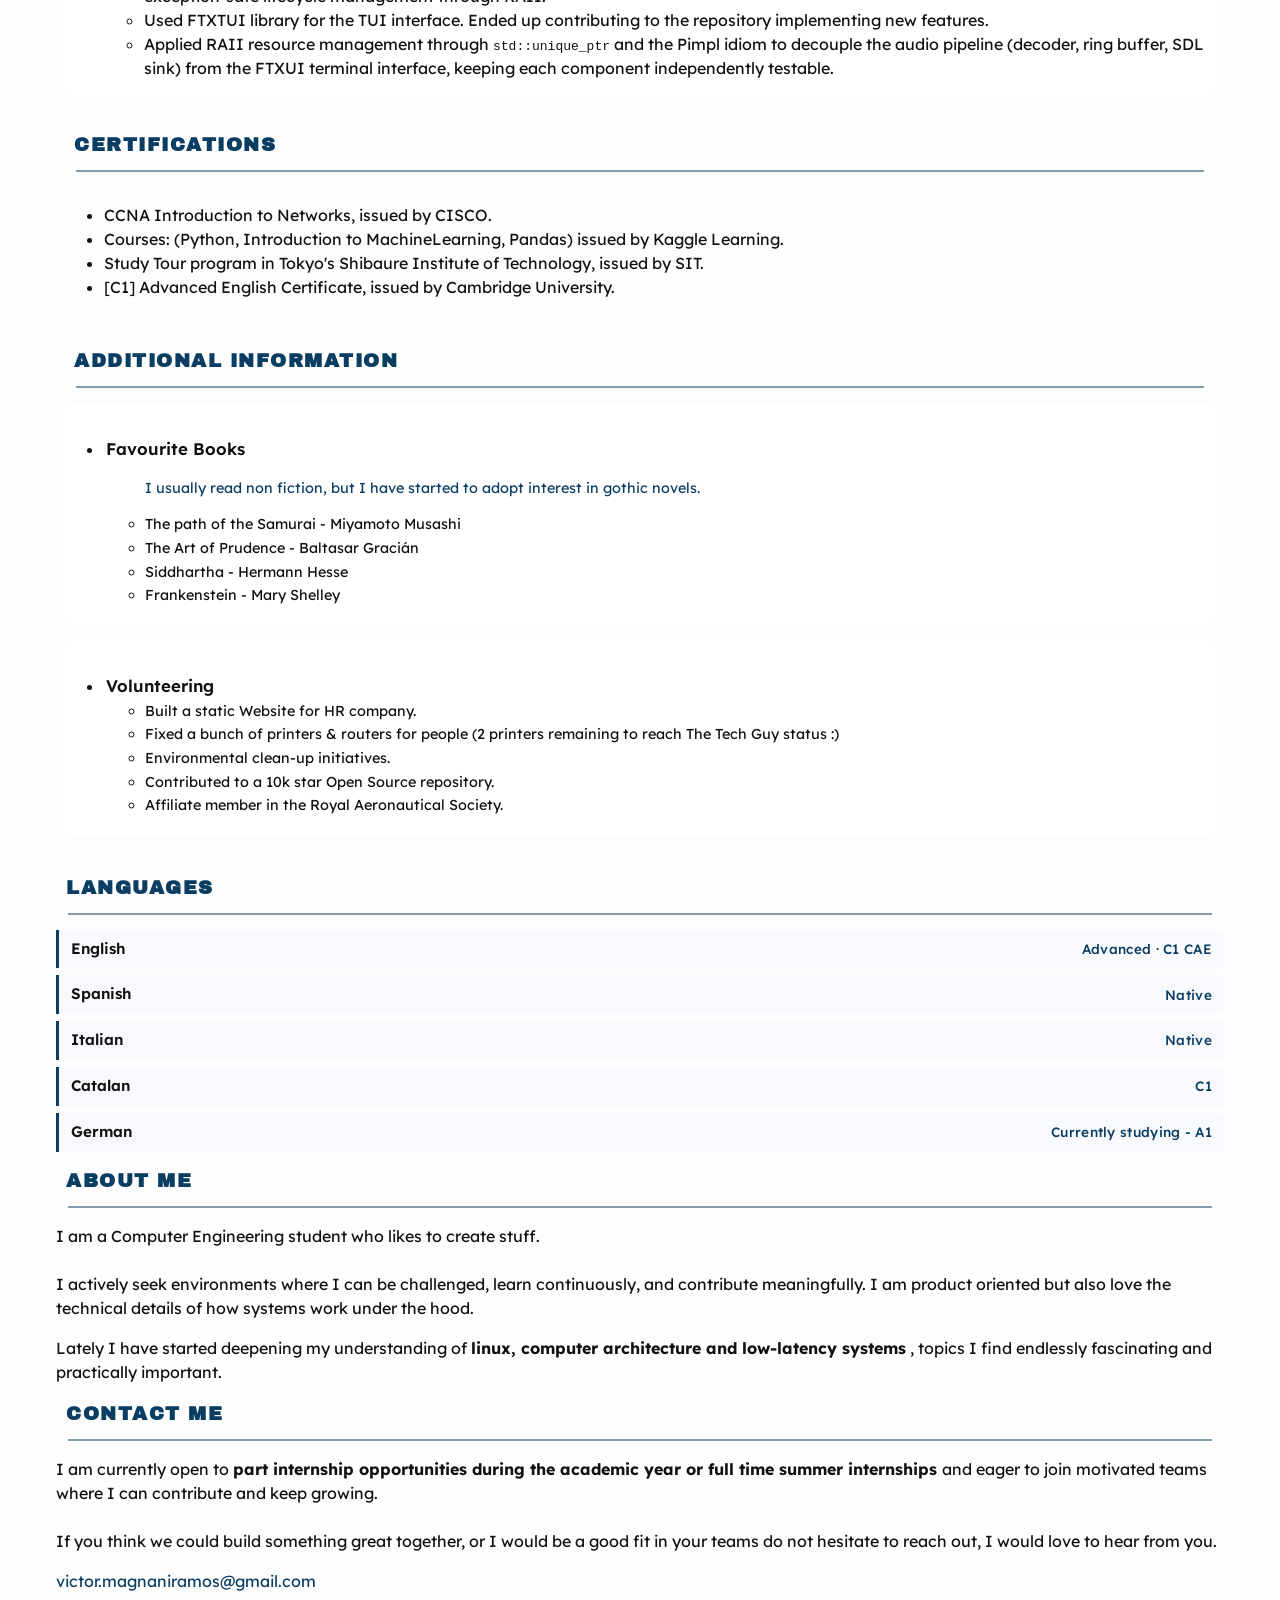
==== commit 1003d3bf: "Removed MVVM app project" ====
--- a/index.html
+++ b/index.html
@@ -8,15 +8,14 @@
     <link href="https://fonts.googleapis.com/css2?family=Archivo+Black&family=Cal+Sans&family=Lexend+Deca:wght@100..900&display=swap" rel="stylesheet">
     <title>Victor Magnani's CV</title>
   </head>
-    <body>
-      <div class="wrapper">
-        <div class="logo">
-          <img src="CaixaPic.jpg" alt="a logo" id="cv-photo"> 
-        </div>
-        
-        <div class="header-text">
-          <h1 class="centeredText">VICTOR MAGNANI</h1>
-        </div>
+  <body>
+    <div class="wrapper">
+      <div class="logo">
+        <img src="assets/CaixaPic.jpg" alt="a logo" id="cv-photo"> 
+      </div>  
+      <div class="header-text">
+        <h1 class="centeredText">VICTOR MAGNANI</h1>
+      </div>
       </div>
       <nav>
           <p class="centeredText"> victor.magnaniramos@gmail.com |
@@ -24,8 +23,7 @@
             <a href="https://www.linkedin.com/in/victormagnani/" target="_blank" title="LinkedIn: vmagnani">LinkedIn</a> |
             +34 681 13 80 48
           </p>
-      </nav>
-        
+      </nav>  
       <main>
         <div class="main-grid-page">
           <div class="grid-container">
@@ -119,7 +117,7 @@
               </div>
             </section>
           </div>
-<div class="grid-container">
+          <div class="grid-container">
             <section class="project-container">
               <h2 class="section-title">PROJECTS</h2>
               <hr class="section-divider">
@@ -139,25 +137,10 @@
                         </ul>
                     </li>
                   </ul>
-                </div>
-              </div>
-              <div class="project-item">
-                <div class="project-header">
-                  <ul>
-                    <li>
-                      <h3 class="item-title">MVVM Android App with Jetpack Compose, Room, and Coroutines. <span class="date-hidden">~ Summer 2025 </span></h3>                        <ul>
-                            <li>Developed a native Android application implementing the MVVM architecture so my friends could register the data collected during sport activities.</li>
-                            <li>Modeled a structured local database using Room with foreign key relationships across entities;</li>
-                        </ul>
-                    </li>
-                  </ul>
-                </div> 
-              </div>
             </section> 
           </div>
-        </div>
-        <div class="grid-container">
-          <section class="certifications-container">
+          <div class="grid-container">
+            <section class="certifications-container">
               <h3 class="section-title">CERTIFICATIONS</h3> 
               <hr class="section-divider">
               <div class="certificate-item">
@@ -240,7 +223,6 @@
                 </li>
             </ul>
         </section>
-        
         <section class="presentation-column final-col">
             <h2 class="section-title">ABOUT ME</h2>
             <hr class="section-divider">
@@ -272,5 +254,5 @@
         </section>
       </main>
       <script src="script.js"></script>
-    </body>
+  </body>
 </html>
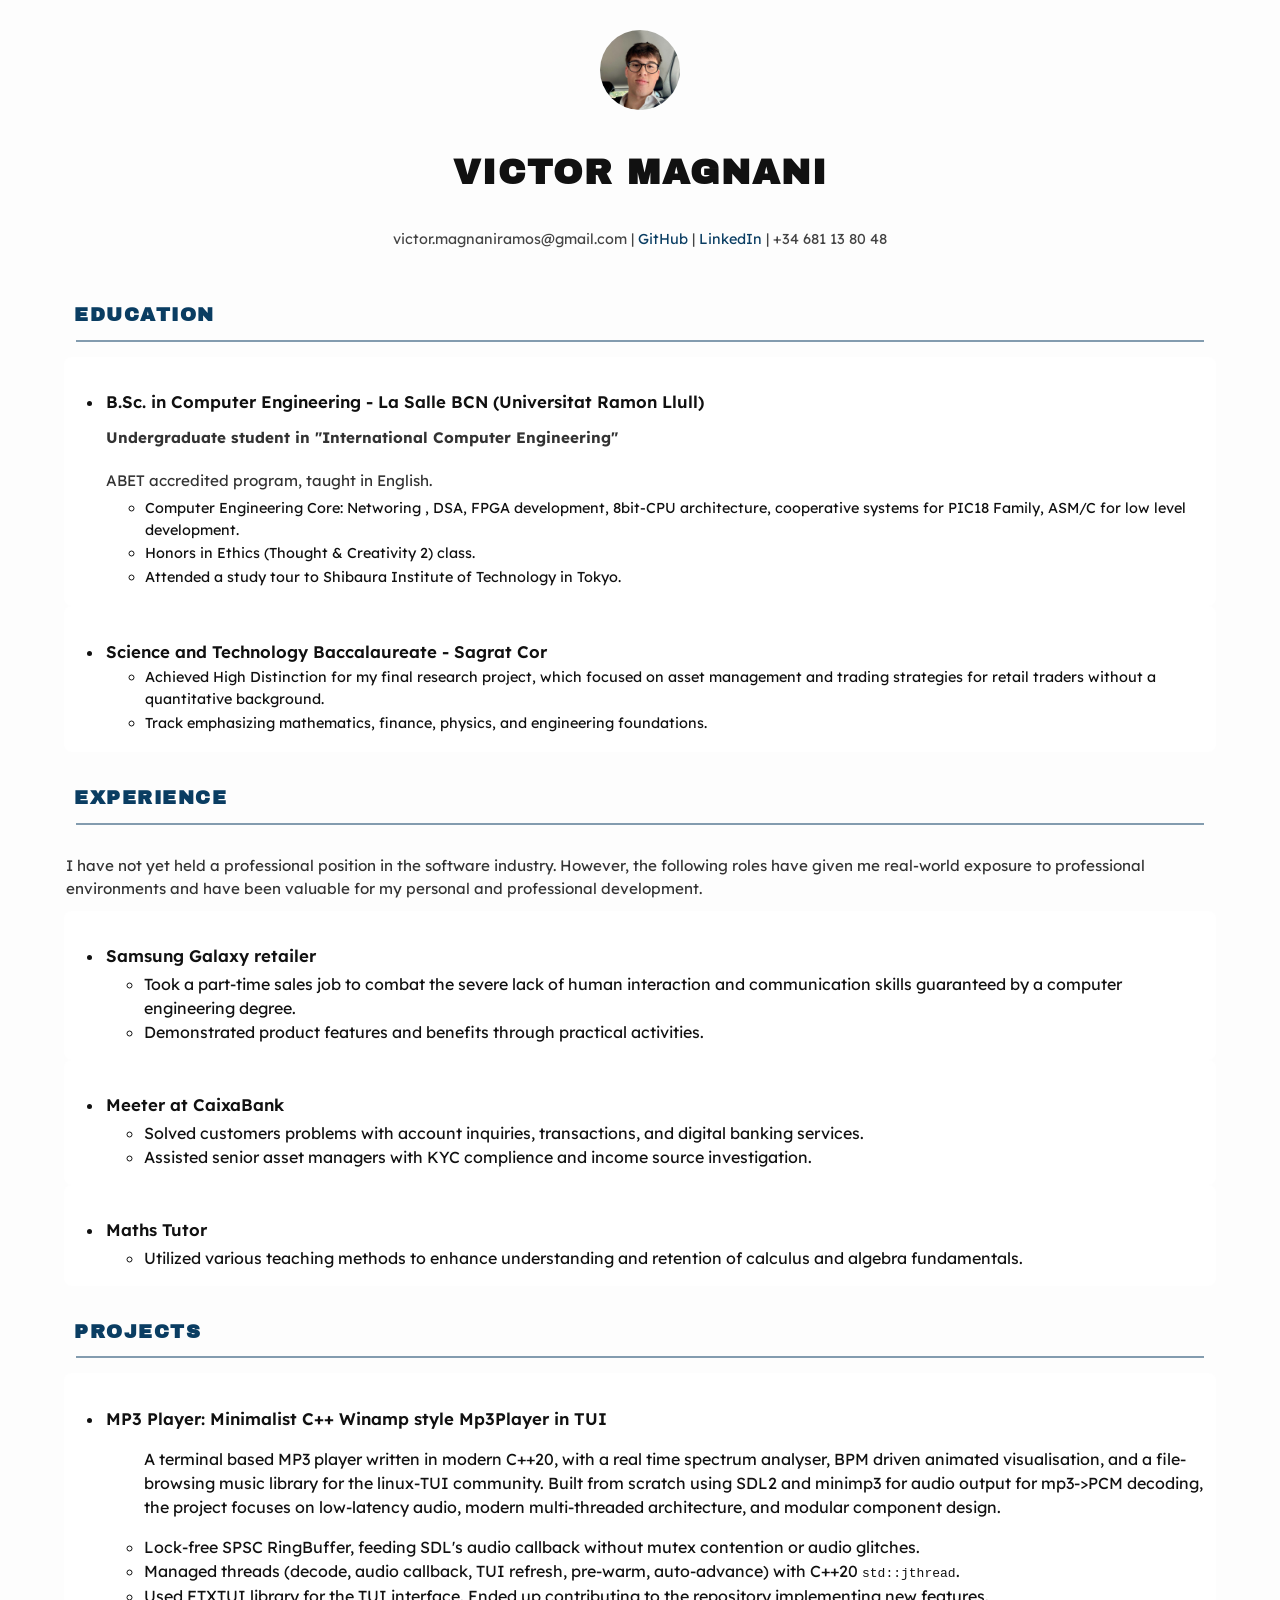
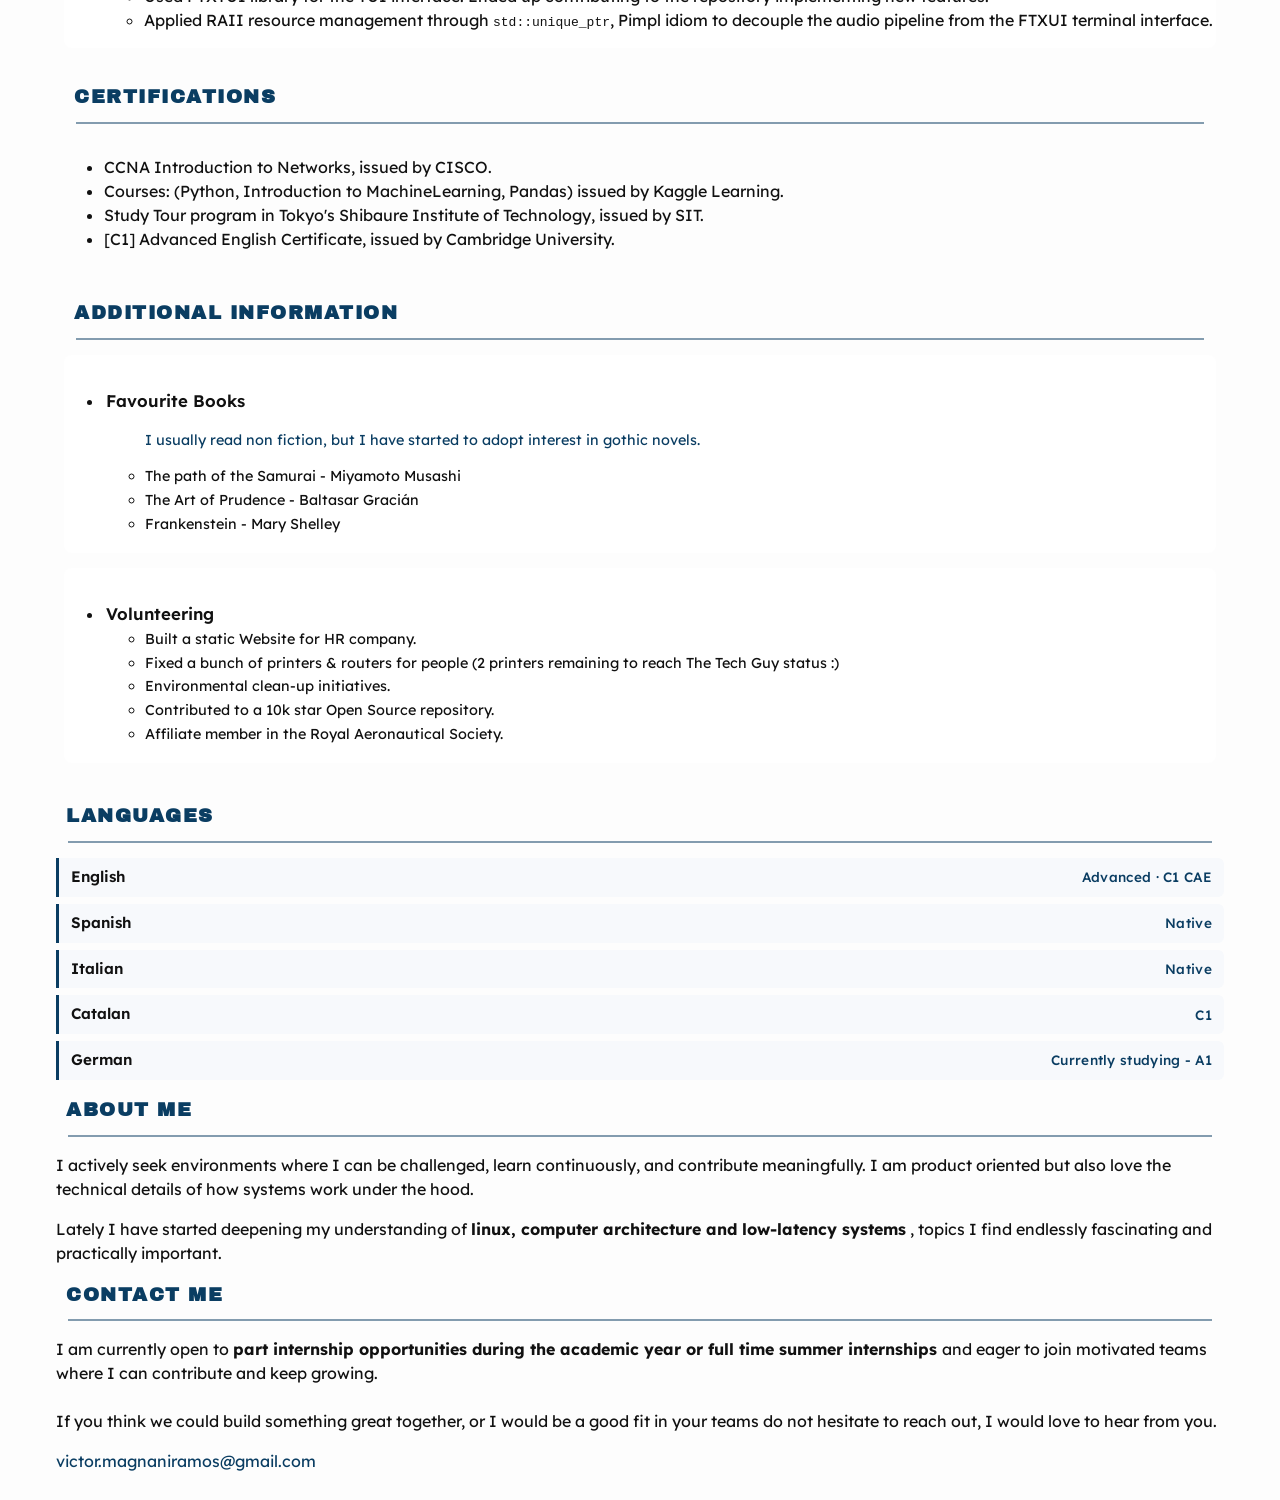
==== commit 82fc0665: "Update march" ====
--- a/index.html
+++ b/index.html
@@ -39,9 +39,9 @@
                       <div class="education-content">
                         <p class="item-desc">ABET accredited program, taught in English.</p>
                         <ul class="item-details">
-                          <li>Software: Strong OOP design, Relational DataBases, UI/UX - Figma, Version Control - Git, UML documentation.</li> 
-                          <li>Computer Engineering Core: Networing , DataStructures & Algorithms, FPGA development,8bit-CPU cooperative systems, PIC18 Family, ASM/C for low level development.</li>
-                          <li>Honors in Ethics (Thought & Creativity 2) class.</li>  
+                          <li>Computer Engineering Core: Networing , DSA, FPGA development, 8bit-CPU architecture, cooperative systems for PIC18 Family, ASM/C for low level development.</li>
+                          <li>Honors in Ethics (Thought & Creativity 2) class.</li> 
+                          <li>Attended a study tour to Shibaura Institute of Technology in Tokyo.</li>
                       </ul>
                       </div>
                     </li>
@@ -56,7 +56,7 @@
                       <h3 class="item-title">Science and Technology Baccalaureate - Sagrat Cor  <span class="date-hidden"> ~ Sept 2020 - May 2022</span></h3>
                       <div class="education-content">
                         <ul class="item-details">
-                          <li>Achieved High Distinction for my final research project, which focused on asset management and trading strategies for retail traders without a quantitative background./li>
+                          <li>Achieved High Distinction for my final research project, which focused on asset management and trading strategies for retail traders without a quantitative background.</li>
                           <li>Track emphasizing mathematics, finance, physics, and engineering foundations.</li>
                         </ul>
                       </div>
@@ -125,15 +125,15 @@
                 <div class="project-header">
                   <ul>
                     <li>
-                      <h3 class="item-title">MP3 TUI: Minimalist C++ Winamp style Mp3Player <span class="date-hidden">~ January 2026 - Present</span></h3>
+                      <h3 class="item-title">MP3 Player: Minimalist C++ Winamp style Mp3Player in TUI<span class="date-hidden">~ January 2026 - Present</span></h3>
                         <ul>
                             <p>A terminal based MP3 player written in modern C++20, with a real time spectrum analyser, BPM driven animated visualisation, 
                               and a file-browsing music library for the linux-TUI community. Built from scratch using SDL2 and minimp3 for audio output for mp3->PCM decoding, the project focuses on 
                              low-latency audio, modern multi-threaded architecture, and modular component design. </p>
-                            <li>Designed a lock-free SPSC RingBuffer, feeding SDL's real-time audio callback without mutex contention or audio glitches.</li>
-                            <li>Managed five concurrent threads (decode, audio callback, TUI refresh, pre-warm, auto-advance) with C++20 <code>std::jthread</code>, achieving exception-safe lifecycle management through RAII.</li>
+                            <li>Lock-free SPSC RingBuffer, feeding SDL's audio callback without mutex contention or audio glitches.</li>
+                            <li>Managed threads (decode, audio callback, TUI refresh, pre-warm, auto-advance) with C++20 <code>std::jthread</code>.</li>
                             <li>Used FTXTUI library for the TUI interface. Ended up contributing to the repository implementing new features.</li>
-                            <li>Applied RAII resource management through <code>std::unique_ptr</code> and the Pimpl idiom to decouple the audio pipeline (decoder, ring buffer, SDL sink) from the FTXUI terminal interface, keeping each component independently testable.</li>
+                            <li>Applied RAII resource management through <code>std::unique_ptr</code>, Pimpl idiom to decouple the audio pipeline from the FTXUI terminal interface.</li>
                         </ul>
                     </li>
                   </ul>
@@ -169,7 +169,6 @@
                           <p>I usually read non fiction, but I have started to adopt interest in gothic novels.</p>
                           <li>The path of the Samurai - Miyamoto Musashi</li>
                           <li>The Art of Prudence - Baltasar Gracián</li>
-                          <li>Siddhartha - Hermann Hesse</li>
                           <li>Frankenstein - Mary Shelley</li>
                         </ul>
                       </div>
@@ -228,8 +227,8 @@
             <hr class="section-divider">
             <div class="presentation-content">
                 <p>
-                    I am a Computer Engineering student who likes to create stuff.<br></br> I actively seek environments where
-                    I can be challenged, learn continuously, and contribute meaningfully. I am product oriented but also love the technical details of how systems work under the hood.
+                    I actively seek environments where I can be challenged, learn continuously, and contribute meaningfully. 
+                    I am product oriented but also love the technical details of how systems work under the hood.
                 </p>
                 <p>
                     Lately I have started deepening my understanding of <strong>linux, computer architecture and low-latency systems</strong> , topics I
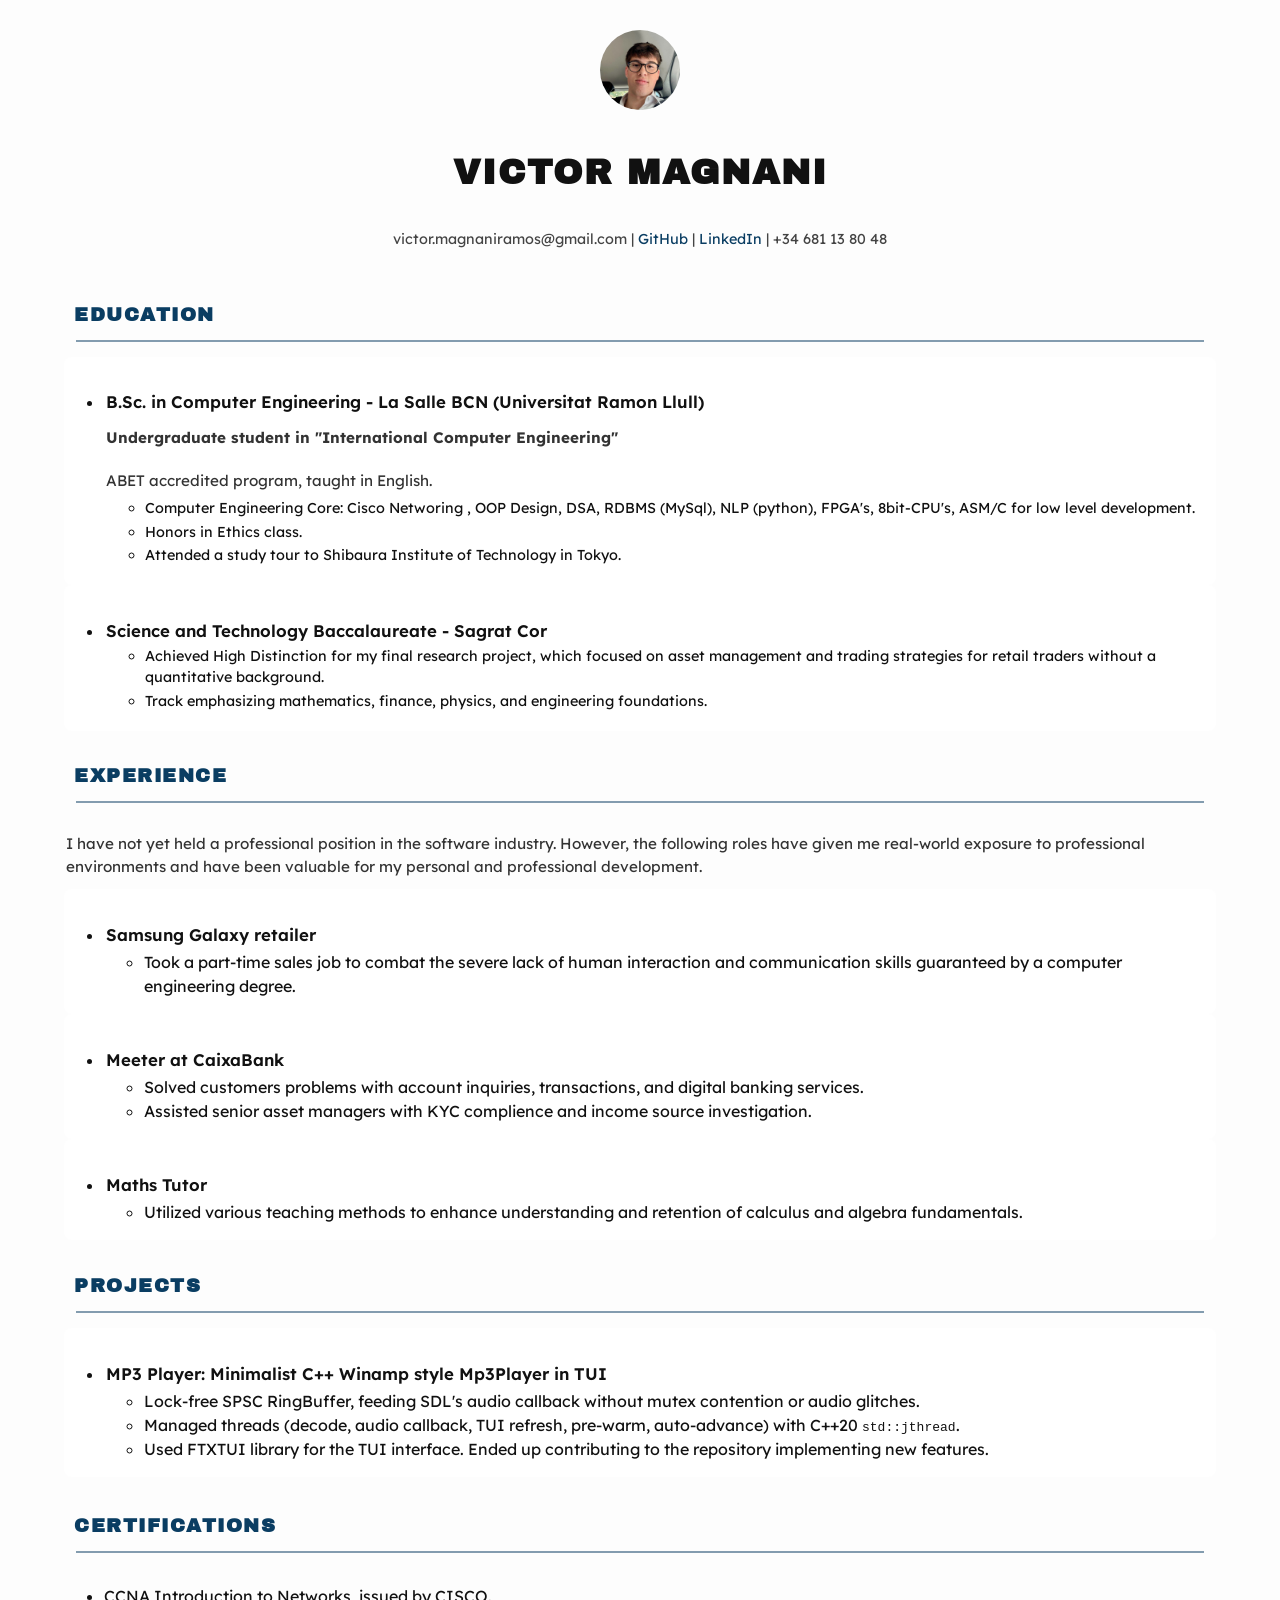
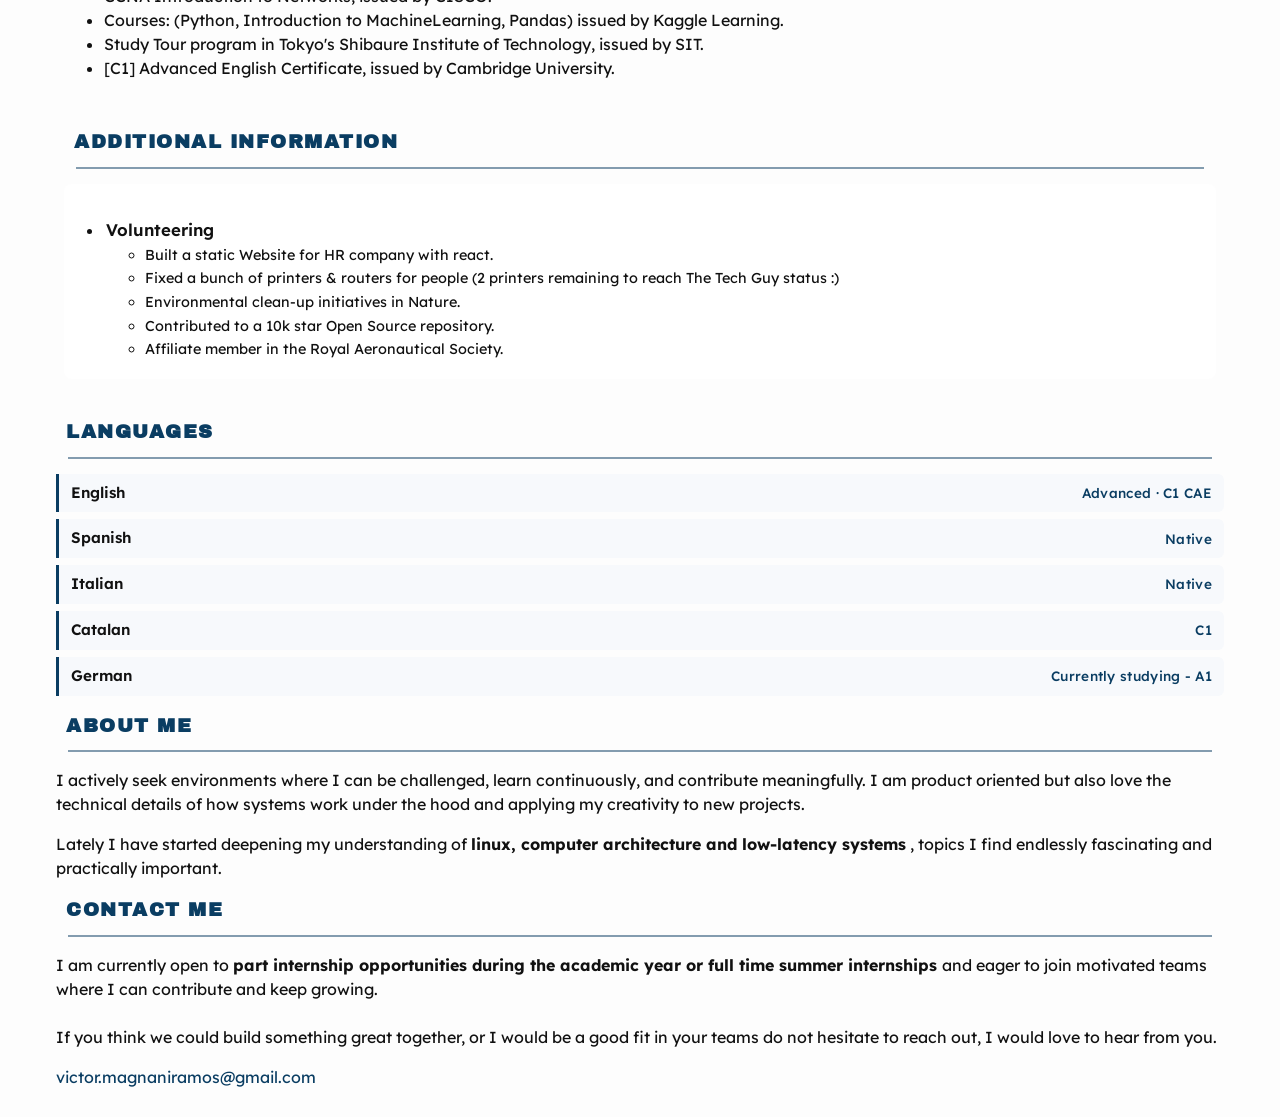
==== commit 1fbc9f35: "index udpate" ====
--- a/index.html
+++ b/index.html
@@ -39,8 +39,8 @@
                       <div class="education-content">
                         <p class="item-desc">ABET accredited program, taught in English.</p>
                         <ul class="item-details">
-                          <li>Computer Engineering Core: Networing , DSA, FPGA development, 8bit-CPU architecture, cooperative systems for PIC18 Family, ASM/C for low level development.</li>
-                          <li>Honors in Ethics (Thought & Creativity 2) class.</li> 
+                          <li>Computer Engineering Core: Cisco Networing , OOP Design, DSA, RDBMS (MySql), NLP (python), FPGA's, 8bit-CPU's, ASM/C for low level development.</li>
+                          <li>Honors in Ethics class.</li> 
                           <li>Attended a study tour to Shibaura Institute of Technology in Tokyo.</li>
                       </ul>
                       </div>
@@ -79,7 +79,6 @@
                       <div class="experience-content">
                           <ul>
                             <li>Took a part-time sales job to combat the severe lack of human interaction and communication skills guaranteed by a computer engineering degree.</li>
-                            <li>Demonstrated product features and benefits through practical activities.</li>
                           </ul>
                       </div>
                     </li>
@@ -127,14 +126,10 @@
                     <li>
                       <h3 class="item-title">MP3 Player: Minimalist C++ Winamp style Mp3Player in TUI<span class="date-hidden">~ January 2026 - Present</span></h3>
                         <ul>
-                            <p>A terminal based MP3 player written in modern C++20, with a real time spectrum analyser, BPM driven animated visualisation, 
-                              and a file-browsing music library for the linux-TUI community. Built from scratch using SDL2 and minimp3 for audio output for mp3->PCM decoding, the project focuses on 
-                             low-latency audio, modern multi-threaded architecture, and modular component design. </p>
                             <li>Lock-free SPSC RingBuffer, feeding SDL's audio callback without mutex contention or audio glitches.</li>
                             <li>Managed threads (decode, audio callback, TUI refresh, pre-warm, auto-advance) with C++20 <code>std::jthread</code>.</li>
                             <li>Used FTXTUI library for the TUI interface. Ended up contributing to the repository implementing new features.</li>
-                            <li>Applied RAII resource management through <code>std::unique_ptr</code>, Pimpl idiom to decouple the audio pipeline from the FTXUI terminal interface.</li>
-                        </ul>
+                    </ul>
                     </li>
                   </ul>
             </section> 
@@ -163,29 +158,12 @@
                 <div class="additional-header">
                   <ul>
                     <li>
-                      <h3 class="item-title">Favourite Books</h3>
-                      <div class="additional-content">
-                        <ul class="item-details">
-                          <p>I usually read non fiction, but I have started to adopt interest in gothic novels.</p>
-                          <li>The path of the Samurai - Miyamoto Musashi</li>
-                          <li>The Art of Prudence - Baltasar Gracián</li>
-                          <li>Frankenstein - Mary Shelley</li>
-                        </ul>
-                      </div>
-                    </li>
-                  </ul>
-                </div>
-              </div>
-              <div class="additional-item">
-                <div class="additional-header">
-                  <ul>
-                    <li>
                       <h3 class="item-title">Volunteering</h3>
                       <div class="additional-content">
                         <ul class="item-details">
-                          <li>Built a static Website for HR company.</li><span class = "date-hidden"> ~ Summer 2025/</span>
+                          <li>Built a static Website for HR company with react.</li><span class = "date-hidden"> ~ Summer 2025/</span>
                           <li>Fixed a bunch of printers & routers for people (2 printers remaining to reach The Tech Guy status :)</li><span class = "date-hidden">Joking</span>
-                          <li>Environmental clean-up initiatives.</li><span class = "date-hidden"> ~ April 2026</span>
+                          <li>Environmental clean-up initiatives in Nature.</li><span class = "date-hidden"> ~ April 2026</span>
                           <li>Contributed to a 10k star Open Source repository.</li><span class = "date-hidden"> ~ March 2026</span>
                           <li>Affiliate member in the Royal Aeronautical Society.</li><span class = "date-hidden">October 2025 - Present</span>
                         </ul>
@@ -228,7 +206,7 @@
             <div class="presentation-content">
                 <p>
                     I actively seek environments where I can be challenged, learn continuously, and contribute meaningfully. 
-                    I am product oriented but also love the technical details of how systems work under the hood.
+                    I am product oriented but also love the technical details of how systems work under the hood and applying my creativity to new projects.
                 </p>
                 <p>
                     Lately I have started deepening my understanding of <strong>linux, computer architecture and low-latency systems</strong> , topics I
@@ -253,5 +231,7 @@
         </section>
       </main>
       <script src="script.js"></script>
+      <script data-goatcounter="https://ardet696.goatcounter.com/count"
+              async src="//gc.zgo.at/count.js"></script>
   </body>
 </html>
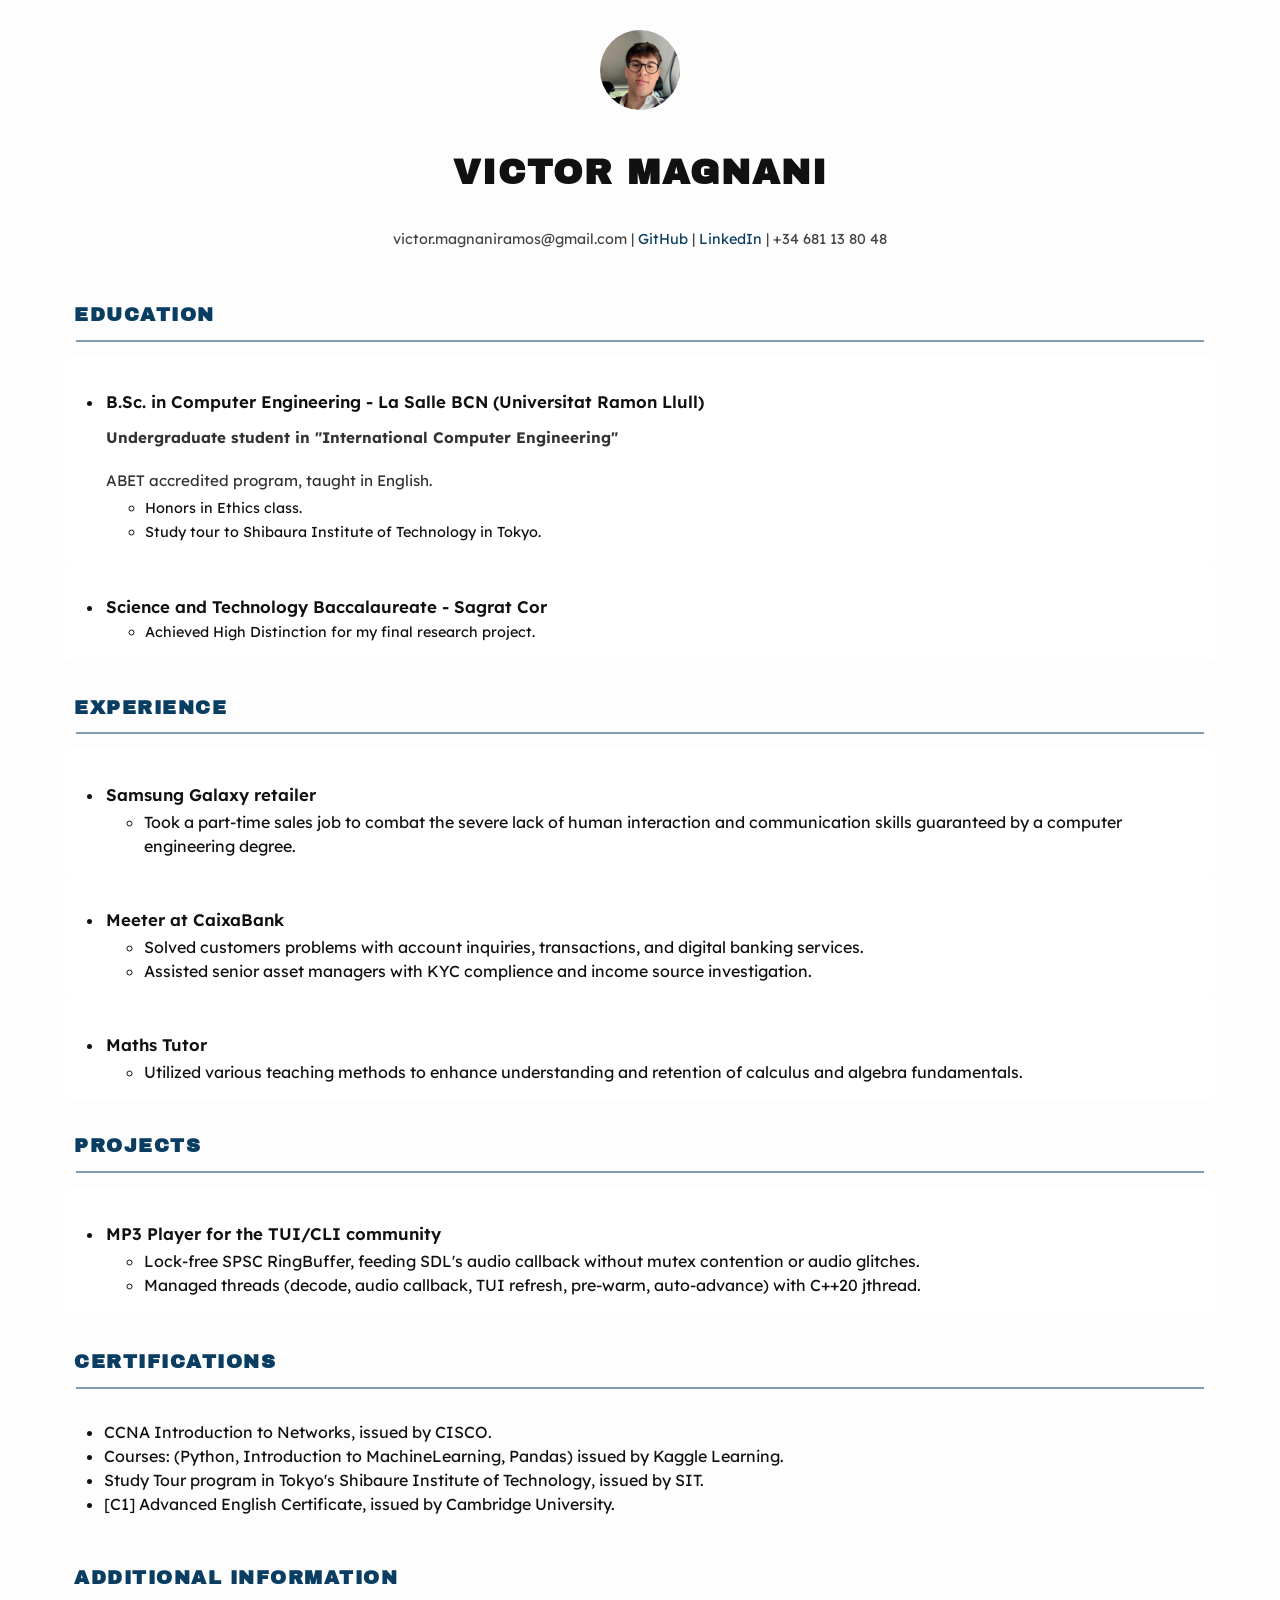
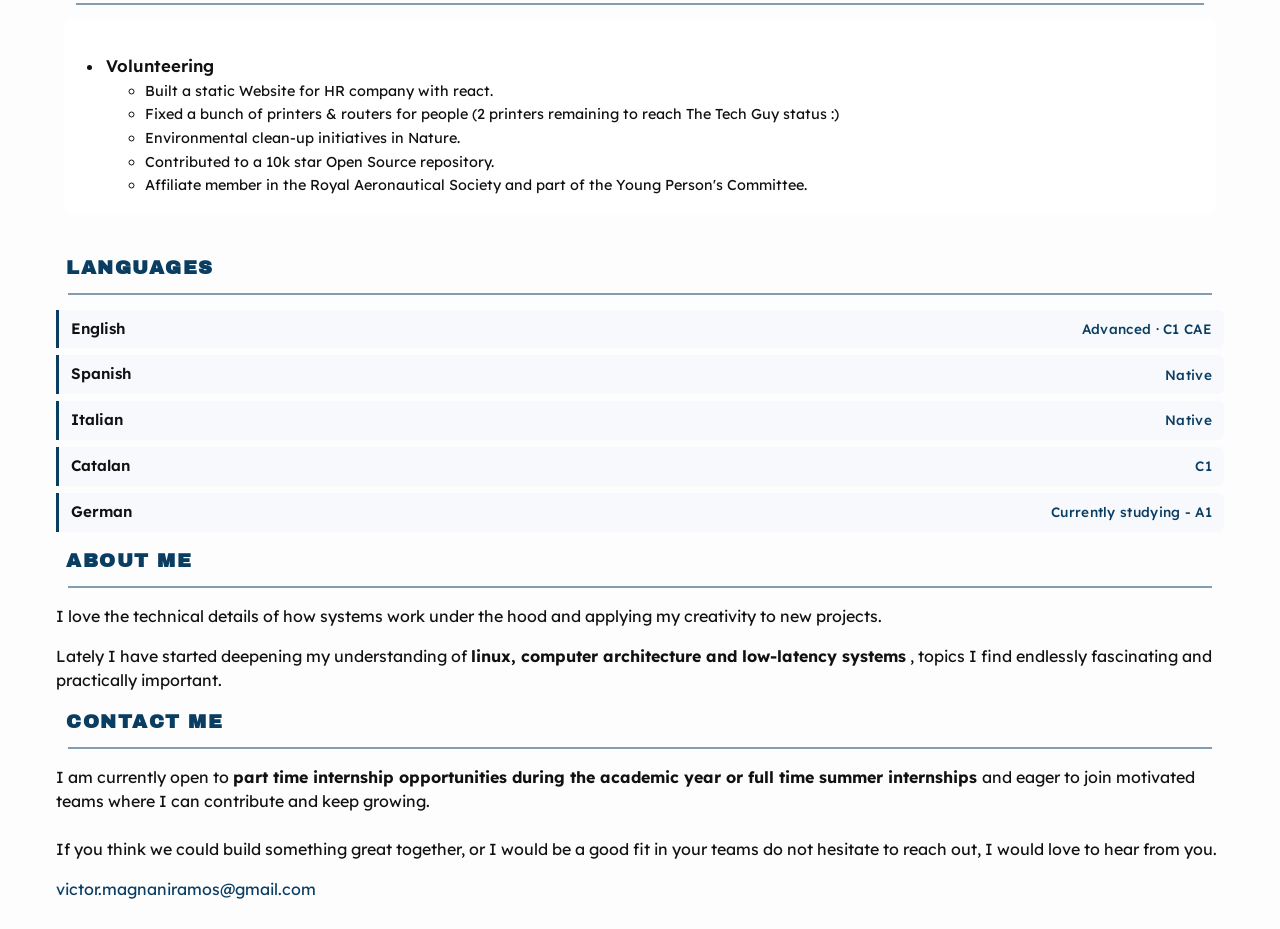
==== commit 2cda45b7: "small update" ====
--- a/index.html
+++ b/index.html
@@ -39,9 +39,8 @@
                       <div class="education-content">
                         <p class="item-desc">ABET accredited program, taught in English.</p>
                         <ul class="item-details">
-                          <li>Computer Engineering Core: Cisco Networing , OOP Design, DSA, RDBMS (MySql), NLP (python), FPGA's, 8bit-CPU's, ASM/C for low level development.</li>
-                          <li>Honors in Ethics class.</li> 
-                          <li>Attended a study tour to Shibaura Institute of Technology in Tokyo.</li>
+                          <li>Honors in Ethics class.</li>
+                          <li>Study tour to Shibaura Institute of Technology in Tokyo.</li>
                       </ul>
                       </div>
                     </li>
@@ -56,8 +55,7 @@
                       <h3 class="item-title">Science and Technology Baccalaureate - Sagrat Cor  <span class="date-hidden"> ~ Sept 2020 - May 2022</span></h3>
                       <div class="education-content">
                         <ul class="item-details">
-                          <li>Achieved High Distinction for my final research project, which focused on asset management and trading strategies for retail traders without a quantitative background.</li>
-                          <li>Track emphasizing mathematics, finance, physics, and engineering foundations.</li>
+                          <li>Achieved High Distinction for my final research project.</li>
                         </ul>
                       </div>
                     </li>
@@ -70,7 +68,6 @@
             <section class="experience-container">
               <h2 class="section-title">EXPERIENCE</h2>
               <hr class="section-divider">
-              <p class="item-desc" style="margin-bottom: 10px;">I have not yet held a professional position in the software industry. However, the following roles have given me real-world exposure to professional environments and have been valuable for my personal and professional development.</p>
               <div class="experience-item">
                 <div class="experience-header">
                   <ul>
@@ -124,11 +121,10 @@
                 <div class="project-header">
                   <ul>
                     <li>
-                      <h3 class="item-title">MP3 Player: Minimalist C++ Winamp style Mp3Player in TUI<span class="date-hidden">~ January 2026 - Present</span></h3>
+                      <h3 class="item-title">MP3 Player for the TUI/CLI community<span class="date-hidden">~ January 2026 - Present</span></h3>
                         <ul>
                             <li>Lock-free SPSC RingBuffer, feeding SDL's audio callback without mutex contention or audio glitches.</li>
-                            <li>Managed threads (decode, audio callback, TUI refresh, pre-warm, auto-advance) with C++20 <code>std::jthread</code>.</li>
-                            <li>Used FTXTUI library for the TUI interface. Ended up contributing to the repository implementing new features.</li>
+                            <li>Managed threads (decode, audio callback, TUI refresh, pre-warm, auto-advance) with C++20 jthread.</li>
                     </ul>
                     </li>
                   </ul>
@@ -165,7 +161,7 @@
                           <li>Fixed a bunch of printers & routers for people (2 printers remaining to reach The Tech Guy status :)</li><span class = "date-hidden">Joking</span>
                           <li>Environmental clean-up initiatives in Nature.</li><span class = "date-hidden"> ~ April 2026</span>
                           <li>Contributed to a 10k star Open Source repository.</li><span class = "date-hidden"> ~ March 2026</span>
-                          <li>Affiliate member in the Royal Aeronautical Society.</li><span class = "date-hidden">October 2025 - Present</span>
+                          <li>Affiliate member in the Royal Aeronautical Society and part of the Young Person's Committee.</li><span class = "date-hidden">October 2025 - Present</span>
                         </ul>
                       </div>
                     </li>
@@ -205,8 +201,7 @@
             <hr class="section-divider">
             <div class="presentation-content">
                 <p>
-                    I actively seek environments where I can be challenged, learn continuously, and contribute meaningfully. 
-                    I am product oriented but also love the technical details of how systems work under the hood and applying my creativity to new projects.
+                    I love the technical details of how systems work under the hood and applying my creativity to new projects.
                 </p>
                 <p>
                     Lately I have started deepening my understanding of <strong>linux, computer architecture and low-latency systems</strong> , topics I
@@ -220,7 +215,7 @@
             <hr class="section-divider">
             <div class="presentation-content">
                 <p>
-                    I am currently open to <strong>part internship opportunities during the academic year or full time summer internships </strong> and eager to join motivated teams
+                    I am currently open to <strong>part time internship opportunities during the academic year or full time summer internships </strong> and eager to join motivated teams
                     where I can contribute and keep growing. <br></br>If you think we could build something great together, or I would be a good fit in your teams
                     do not hesitate to reach out, I would love to hear from you.
                 </p>
